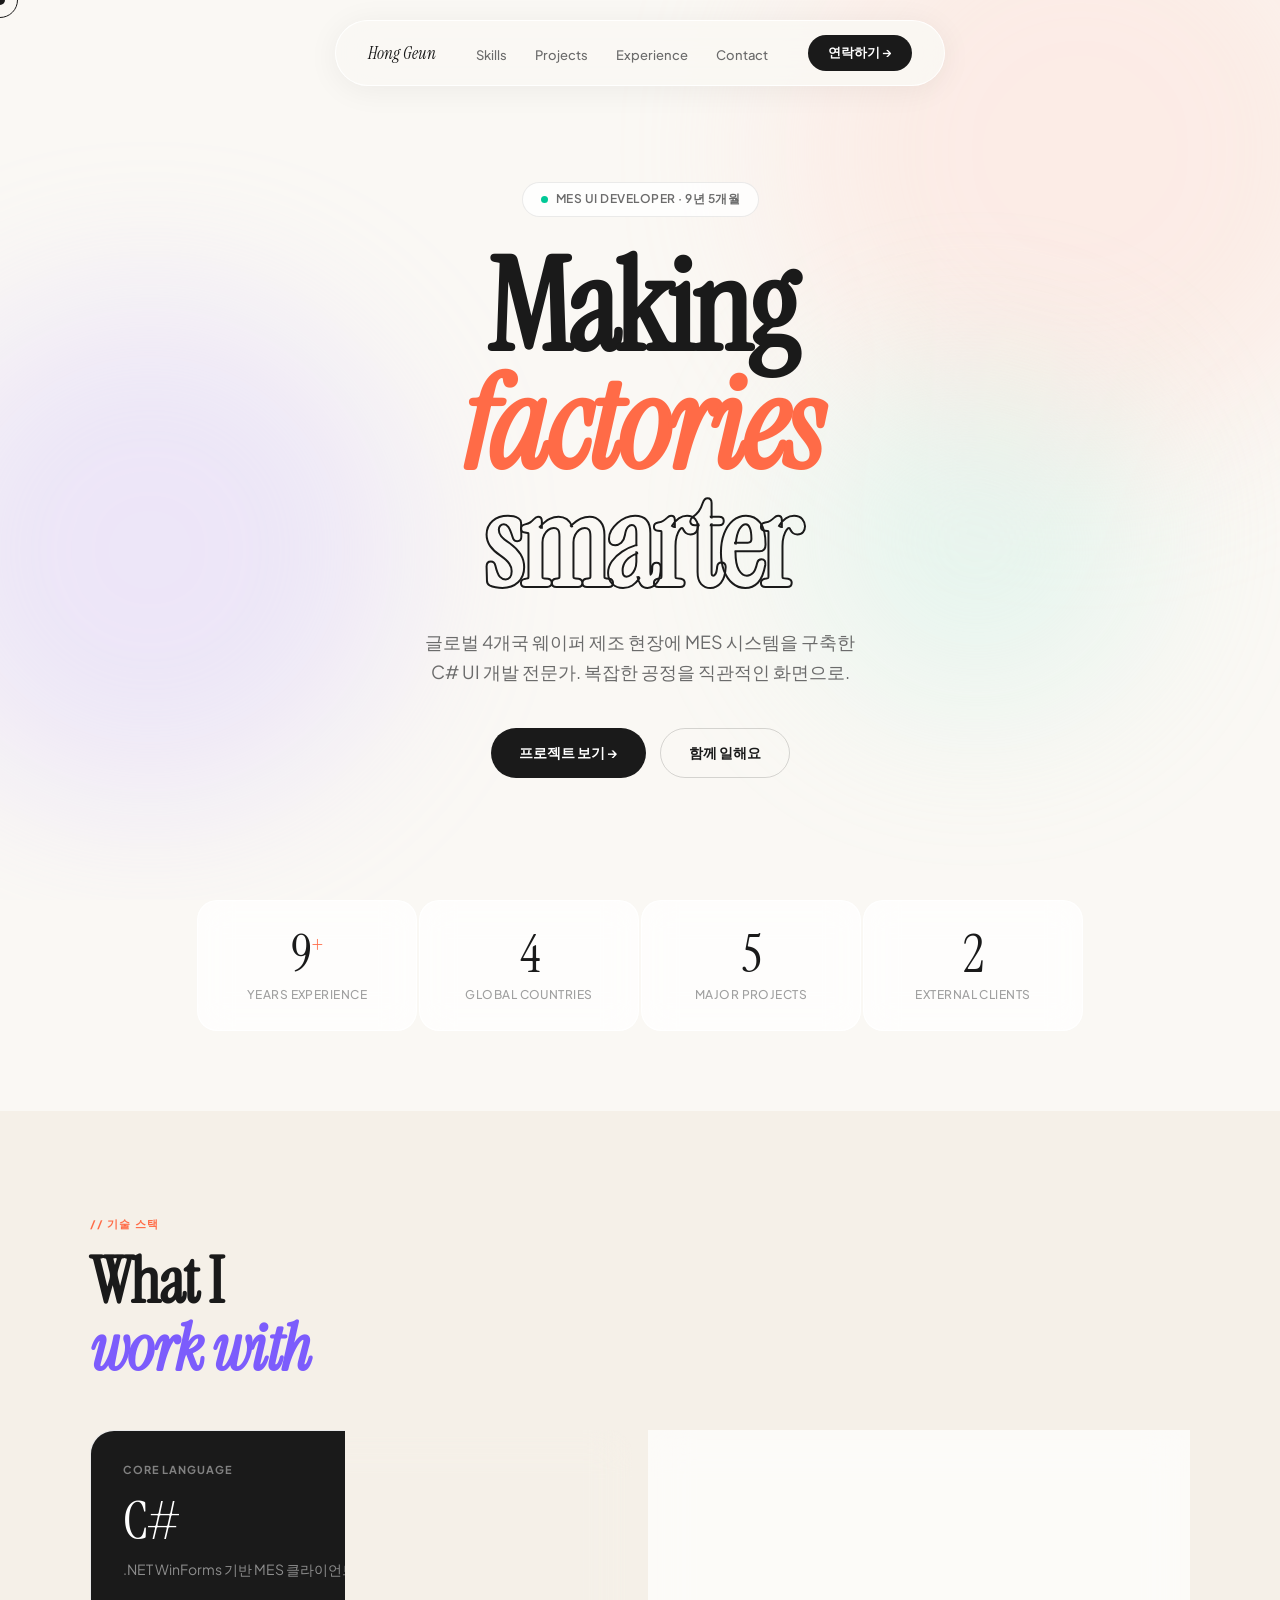
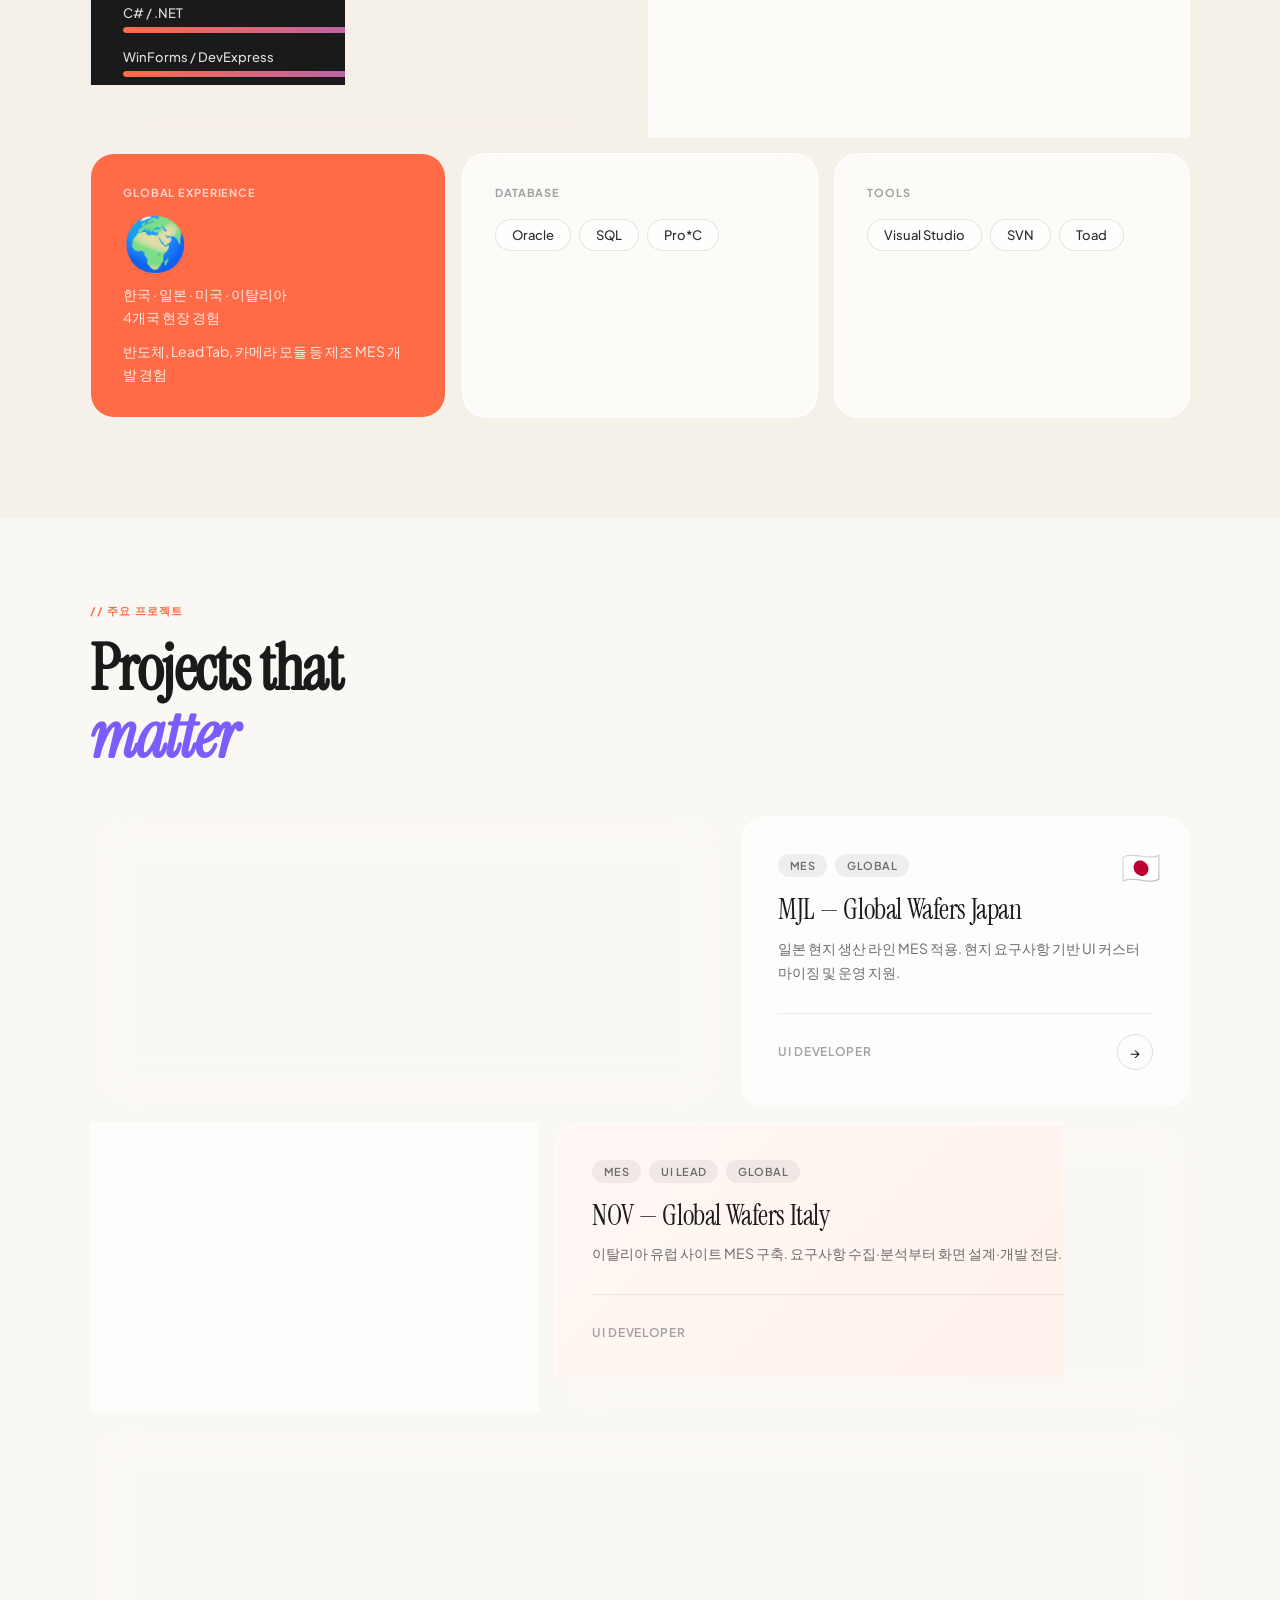
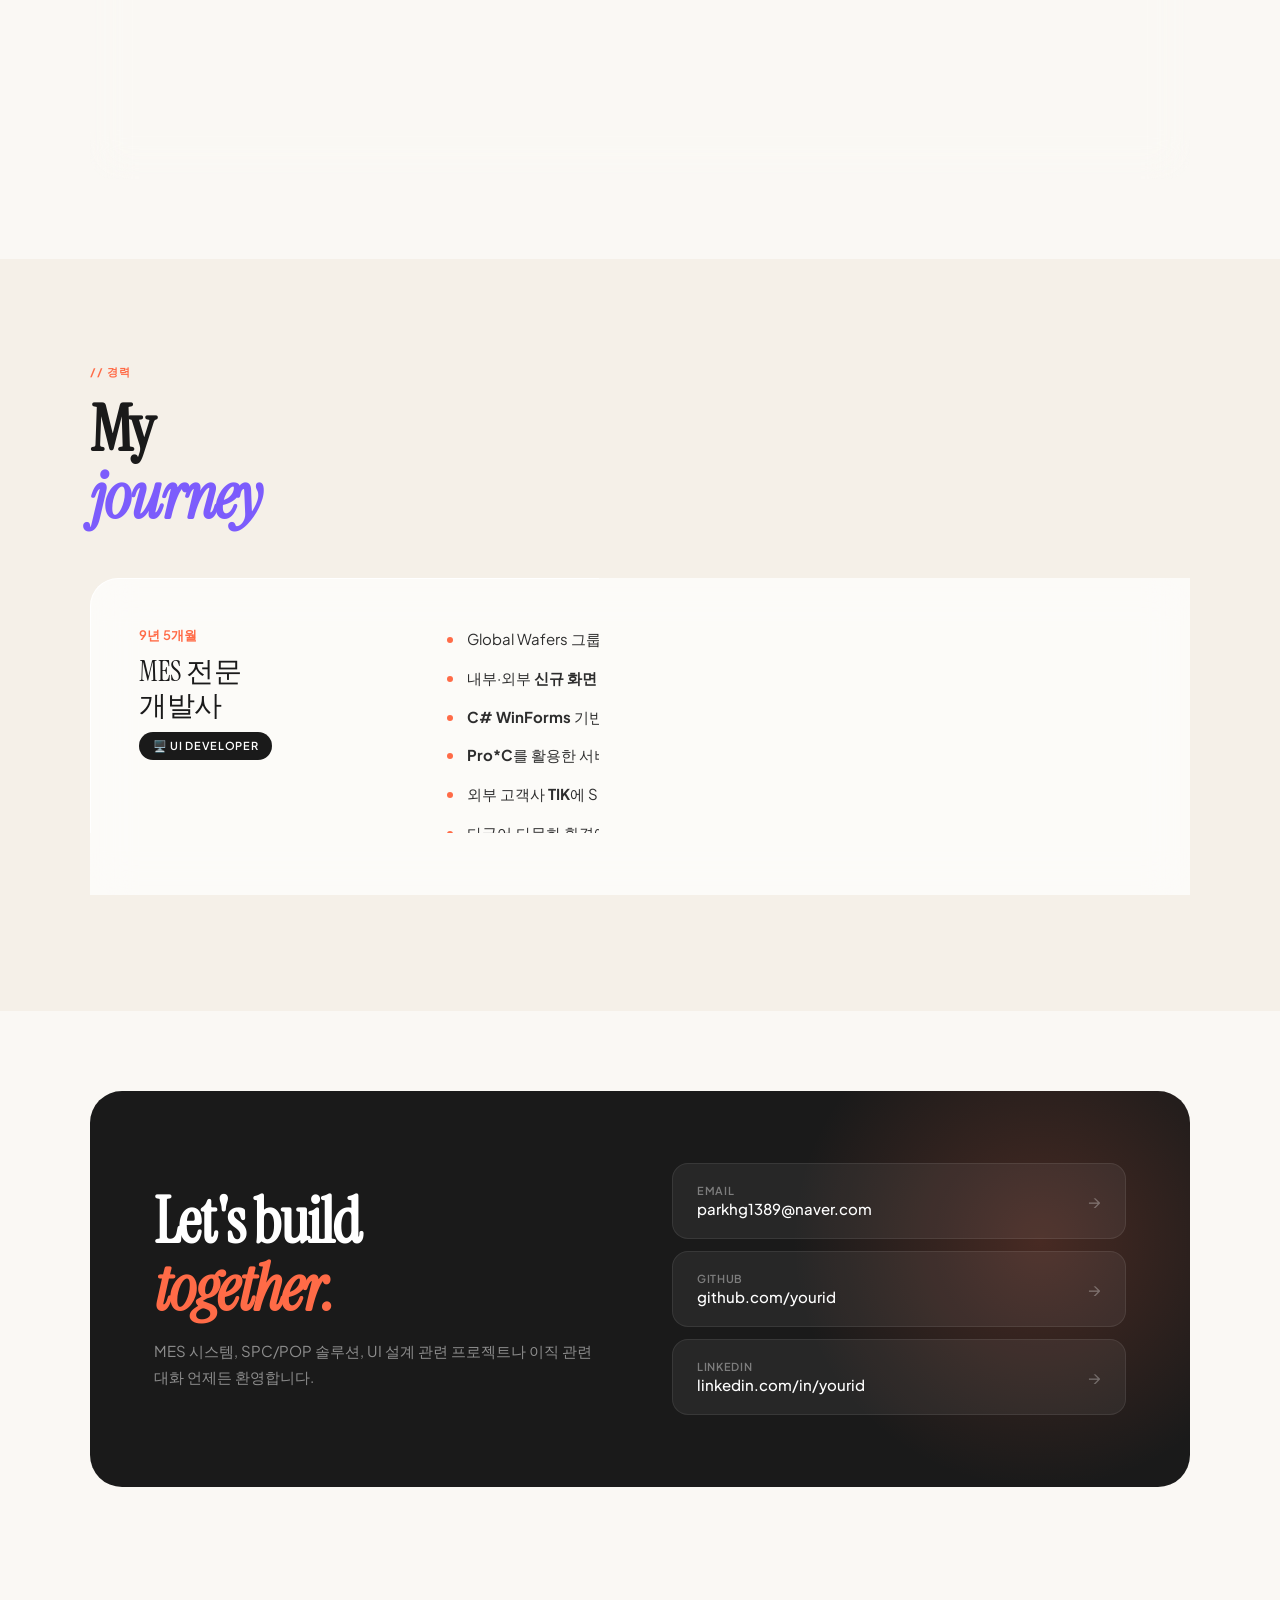
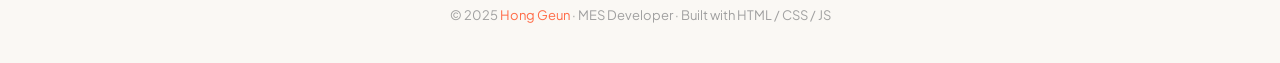
==== index.html @ f3691fce "Update index.html" ====
<!DOCTYPE html>
<html lang="ko">
<head>
<meta charset="UTF-8">
<meta name="viewport" content="width=device-width, initial-scale=1.0">
<title>Hong Geun · MES Developer</title>
<link href="https://fonts.googleapis.com/css2?family=Instrument+Serif:ital@0;1&family=Pretendard:wght@300;400;500;600;700&family=Plus+Jakarta+Sans:wght@400;600;700;800&display=swap" rel="stylesheet">
<link rel="stylesheet" href="style.css">
</head>
<body>

<!-- 커스텀 커서 -->
<div class="cursor" id="cursor"></div>
<div class="cursor-ring" id="cursorRing"></div>

<!-- 배경 블롭 -->
<div class="blob-wrap" aria-hidden="true">
  <div class="blob blob1"></div>
  <div class="blob blob2"></div>
  <div class="blob blob3"></div>
</div>

<!-- ── 네비게이션 ── -->
<nav>
  <div class="nav-logo">Hong Geun</div>
  <ul class="nav-links">
    <li><a href="#skills">Skills</a></li>
    <li><a href="#projects">Projects</a></li>
    <li><a href="#experience">Experience</a></li>
    <li><a href="#contact">Contact</a></li>
  </ul>
  <a href="#contact" class="nav-cta">연락하기 →</a>
</nav>

<!-- ── 히어로 ── -->
<section class="hero">
  <div class="hero-chip">
    <span class="chip-dot"></span>
    MES UI Developer · 9년 5개월
  </div>
  <h1 class="hero-title">
    Making<br>
    <em>factories</em><br>
    <span class="outline">smarter</span>
  </h1>
  <p class="hero-sub">
    글로벌 4개국 웨이퍼 제조 현장에 MES 시스템을 구축한<br>
    C# UI 개발 전문가. 복잡한 공정을 직관적인 화면으로.
  </p>
  <div class="hero-actions">
    <a href="#projects" class="btn-dark">프로젝트 보기 →</a>
    <a href="#contact" class="btn-ghost">함께 일해요</a>
  </div>
</section>

<!-- ── 통계 ── -->
<div class="stats-row">
  <div class="stat-pill reveal">
    <div class="stat-big">9<sup>+</sup></div>
    <div class="stat-small">Years Experience</div>
  </div>
  <div class="stat-pill reveal d1">
    <div class="stat-big">4</div>
    <div class="stat-small">Global Countries</div>
  </div>
  <div class="stat-pill reveal d2">
    <div class="stat-big">5</div>
    <div class="stat-small">Major Projects</div>
  </div>
  <div class="stat-pill reveal d3">
    <div class="stat-big">2</div>
    <div class="stat-small">External Clients</div>
  </div>
</div>

<!-- ── 스킬 ── -->
<div class="bg-cream" style="padding: 100px 0;">
<section id="skills" class="section" style="padding-top:0; padding-bottom:0;">
  <div class="reveal">
    <span class="section-tag">// 기술 스택</span>
    <h2 class="section-heading">What I<br><em>work with</em></h2>
  </div>
  <div class="skills-bento">

    <div class="bento-card dark col6 reveal d1">
      <div class="bento-label">Core Language</div>
      <div class="big-text">C#</div>
      <p style="color:rgba(255,255,255,0.5); font-size:14px; margin-top:10px; line-height:1.6;">
        .NET WinForms 기반 MES 클라이언트 UI 개발. 9년 이상 실무 경험.
      </p>
      <div style="margin-top:24px;" class="sbl">
        <div class="sbl-item">
          <div class="sbl-row"><span>C# / .NET</span><span class="sbl-pct">95%</span></div>
          <div class="sbl-track"><div class="sbl-fill" data-w="95"></div></div>
        </div>
        <div class="sbl-item">
          <div class="sbl-row"><span>WinForms / DevExpress</span><span class="sbl-pct">90%</span></div>
          <div class="sbl-track"><div class="sbl-fill" data-w="90"></div></div>
        </div>
      </div>
    </div>

    <div class="bento-card col6 reveal d2">
      <div class="bento-label">MES Domain</div>
      <div class="sbl">
        <div class="sbl-item">
          <div class="sbl-row"><span>MES UI 개발</span><span class="sbl-pct">95%</span></div>
          <div class="sbl-track"><div class="sbl-fill" data-w="95"></div></div>
        </div>
        <div class="sbl-item">
          <div class="sbl-row"><span>SPC</span><span class="sbl-pct">80%</span></div>
          <div class="sbl-track"><div class="sbl-fill" data-w="80"></div></div>
        </div>
        <div class="sbl-item">
          <div class="sbl-row"><span>POP UI</span><span class="sbl-pct">80%</span></div>
          <div class="sbl-track"><div class="sbl-fill" data-w="80"></div></div>
        </div>
        <div class="sbl-item">
          <div class="sbl-row"><span>Pro*C (서버 컴포넌트)</span><span class="sbl-pct">75%</span></div>
          <div class="sbl-track"><div class="sbl-fill" data-w="75"></div></div>
        </div>
        <div class="sbl-item">
          <div class="sbl-row"><span>Oracle / SQL</span><span class="sbl-pct">82%</span></div>
          <div class="sbl-track"><div class="sbl-fill" data-w="82"></div></div>
        </div>
      </div>
    </div>

    <div class="bento-card coral col4 reveal">
      <div class="bento-label">Global Experience</div>
      <div class="big-text">🌍</div>
      <p style="color:rgba(255,255,255,0.85); font-size:14px; margin-top:12px; line-height:1.6;">
        한국 · 일본 · 미국 · 이탈리아<br>4개국 현장 경험
      </p>
      <p style="color:rgba(255,255,255,0.85); font-size:14px; margin-top:12px; line-height:1.6;">
        반도체, Lead Tab, 카메라 모듈 등 제조 MES 개발 경험
      </p>
    </div>

    <div class="bento-card col4 reveal d1">
      <div class="bento-label">Database</div>
      <div class="s-chips">
        <span class="s-chip">Oracle</span>
        <span class="s-chip">SQL</span>
        <span class="s-chip">Pro*C</span>
      </div>
    </div>

    <div class="bento-card col4 reveal d2">
      <div class="bento-label">Tools</div>
      <div class="s-chips">
        <span class="s-chip">Visual Studio</span>
        <span class="s-chip">SVN</span>
        <span class="s-chip">Toad</span>
      </div>
    </div>

  </div>
</section>
</div>

<!-- ── 프로젝트 ── -->
<section id="projects" class="section">
  <div class="reveal">
    <span class="section-tag">// 주요 프로젝트</span>
    <h2 class="section-heading">Projects that<br><em>matter</em></h2>
  </div>
  <div class="projects-grid">

    <div class="proj-card span7 dark reveal">
      <span class="proj-flag">🇰🇷</span>
      <div class="proj-tags-row">
        <span class="proj-tag">MES</span>        
        <span class="proj-tag">Pro*C</span>
      </div>
      <div class="proj-title">MKC — Global Wafers Korea</div>
      <p class="proj-desc">국내 웨이퍼 생산 라인 MES 구축. 내부·외부 신규 화면 개발 및 개선사항 처리 전담. Pro*C로 서버 컴포넌트 직접 개발.</p>
      <div class="proj-bottom">
        <span class="proj-role">UI Developer</span>
        <div class="proj-arrow">→</div>
      </div>
    </div>

    <div class="proj-card span5 reveal d1">
      <span class="proj-flag">🇯🇵</span>
      <div class="proj-tags-row">
        <span class="proj-tag">MES</span>
        <span class="proj-tag">Global</span>
      </div>
      <div class="proj-title">MJL — Global Wafers Japan</div>
      <p class="proj-desc">일본 현지 생산 라인 MES 적용. 현지 요구사항 기반 UI 커스터마이징 및 운영 지원.</p>
      <div class="proj-bottom">
        <span class="proj-role">UI Developer</span>
        <div class="proj-arrow">→</div>
      </div>
    </div>

    <div class="proj-card span5 reveal">
      <span class="proj-flag">🇺🇸</span>
      <div class="proj-tags-row">
        <span class="proj-tag">MES</span>
        <span class="proj-tag">UI Lead</span>
        <span class="proj-tag">Global</span>
      </div>
      <div class="proj-title">GWA — Global Wafers America</div>
      <p class="proj-desc">미국 사이트 MES 적용. 요구사항 수집·분석부터 화면 설계·개발 전담.</p>
      <div class="proj-bottom">
        <span class="proj-role">UI Developer</span>
        <div class="proj-arrow">→</div>
      </div>
    </div>

    <div class="proj-card span7 reveal d1" style="background: linear-gradient(135deg,#fff8f5,#fff0ea);">
      <span class="proj-flag">🇮🇹</span>
      <div class="proj-tags-row">
        <span class="proj-tag">MES</span>
        <span class="proj-tag">UI Lead</span>
        <span class="proj-tag">Global</span>
      </div>
      <div class="proj-title">NOV — Global Wafers Italy</div>
      <p class="proj-desc">이탈리아 유럽 사이트 MES 구축. 요구사항 수집·분석부터 화면 설계·개발 전담.</p>
      <div class="proj-bottom">
        <span class="proj-role">UI Developer</span>
        <div class="proj-arrow">→</div>
      </div>
    </div>

    <div class="proj-card span12 reveal" style="background: linear-gradient(135deg,#f0ebff,#e8f5ff);">
      <div style="display:grid; grid-template-columns:1fr 1fr; gap:40px; align-items:center;">
        <div>
          <div class="proj-tags-row">
            <span class="proj-tag">SPC</span>
            <span class="proj-tag">POP</span>
          </div>
          <div class="proj-title" style="font-size:36px;">TIK · 쏘닉스<br>SPC / POP UI</div>
          <p class="proj-desc">외부 고객사 TIK에 SPC·POP UI 개발 적용. 쏘닉스에 SPC 솔루션 적용. 독립 솔루션 개발 및 외부 고객 대응 경험.</p>
        </div>
        <div style="display:flex; flex-direction:column; gap:12px;">
          <div style="background:rgba(255,255,255,0.8); border-radius:16px; padding:24px;">
            <div style="font-size:11px; font-weight:700; color:#a0a0a0; letter-spacing:.06em; text-transform:uppercase; margin-bottom:6px;">TIK 납품</div>
            <div style="font-size:15px; font-weight:600; color:#1a1a1a;">SPC + POP UI 개발</div>
          </div>
          <div style="background:rgba(255,255,255,0.8); border-radius:16px; padding:24px;">
            <div style="font-size:11px; font-weight:700; color:#a0a0a0; letter-spacing:.06em; text-transform:uppercase; margin-bottom:6px;">쏘닉스 납품</div>
            <div style="font-size:15px; font-weight:600; color:#1a1a1a;">SPC UI 솔루션 적용</div>
          </div>
        </div>
      </div>
      <div class="proj-bottom">
        <span class="proj-role">Solution Developer</span>
        <div class="proj-arrow">→</div>
      </div>
    </div>

  </div>
</section>

<!-- ── 경력 ── -->
<div class="bg-cream" style="padding: 100px 0;">
<section id="experience" class="section" style="padding-top:0; padding-bottom:0;">
  <div class="reveal">
    <span class="section-tag">// 경력</span>
    <h2 class="section-heading">My<br><em>journey</em></h2>
  </div>
  <div class="exp-card reveal">
    <div>
      <div class="exp-period">9년 5개월</div>
      <div class="exp-co">MES 전문<br>개발사</div>
      <div class="exp-badge">🖥️ UI Developer</div>
    </div>
    <ul class="exp-points">
      <li>Global Wafers 그룹 산하 <strong>4개국(한국·일본·미국·이탈리아)</strong> MES 시스템 UI 개발 및 현장 적용</li>
      <li>내부·외부 <strong>신규 화면 개발 및 개선사항</strong> 처리 전담 (UI 리드 역할)</li>
      <li><strong>C# WinForms</strong> 기반 MES 클라이언트 UI — 요구사항 수집부터 배포까지 전 과정 담당</li>
      <li><strong>Pro*C</strong>를 활용한 서버 컴포넌트 개발 (필요 시 백엔드 직접 구현)</li>
      <li>외부 고객사 <strong>TIK</strong>에 SPC·POP UI 개발·납품 / <strong>쏘닉스</strong>에 SPC UI 솔루션 적용</li>
      <li>다국어·다문화 환경에서의 <strong>글로벌 커뮤니케이션</strong> 및 현지 기술 지원 경험</li>
    </ul>
  </div>
</section>
</div>

<!-- ── 연락처 ── -->
<section id="contact" class="section">
  <div class="contact-wrap reveal">
    <div>
      <h2 class="contact-heading">Let's build<br><em>together.</em></h2>
      <p class="contact-sub">MES 시스템, SPC/POP 솔루션, UI 설계 관련 프로젝트나 이직 관련 대화 언제든 환영합니다.</p>
    </div>
    <div class="contact-links-col">
      <a href="mailto:your@email.com" class="contact-item">
        <div><div class="ci-label">Email</div><div class="ci-value">parkhg1389@naver.com</div></div>
        <span class="ci-arrow">→</span>
      </a>
      <a href="https://github.com/yourid" target="_blank" class="contact-item">
        <div><div class="ci-label">GitHub</div><div class="ci-value">github.com/yourid</div></div>
        <span class="ci-arrow">→</span>
      </a>
      <a href="https://linkedin.com/in/yourid" target="_blank" class="contact-item">
        <div><div class="ci-label">LinkedIn</div><div class="ci-value">linkedin.com/in/yourid</div></div>
        <span class="ci-arrow">→</span>
      </a>
    </div>
  </div>
</section>

<footer>© 2025 <span>Hong Geun</span> · MES Developer · Built with HTML / CSS / JS</footer>

<script src="script.js"></script>
</body>
</html>
---- style.css ----
/* ── RESET & 기본 설정 ── */
*, *::before, *::after { margin: 0; padding: 0; box-sizing: border-box; }

:root {
  --cream: #f5f0e8;
  --warm-white: #faf8f4;
  --charcoal: #1a1a1a;
  --charcoal2: #2d2d2d;
  --mid: #6b6b6b;
  --light: #a0a0a0;
  --coral: #ff6b47;
  --violet: #7c5cfc;
  --mint: #00c896;
  --card-bg: rgba(255, 255, 255, 0.7);
  --card-border: rgba(255, 255, 255, 0.9);
}

html { scroll-behavior: smooth; }

body {
  background: var(--warm-white);
  color: var(--charcoal);
  font-family: 'Plus Jakarta Sans', 'Pretendard', sans-serif;
  overflow-x: hidden;
  cursor: none;
}

/* ── 커스텀 커서 ── */
.cursor {
  position: fixed;
  width: 10px;
  height: 10px;
  background: var(--charcoal);
  border-radius: 50%;
  pointer-events: none;
  z-index: 9999;
  transform: translate(-50%, -50%);
}
.cursor-ring {
  position: fixed;
  width: 36px;
  height: 36px;
  border: 1.5px solid var(--charcoal);
  border-radius: 50%;
  pointer-events: none;
  z-index: 9998;
  transform: translate(-50%, -50%);
  transition: width .3s, height .3s, border-color .2s;
}
.cursor-ring.hover { width: 56px; height: 56px; border-color: var(--coral); }
.cursor.hover { background: var(--coral); }

/* ── 배경 블롭 ── */
.blob-wrap {
  position: fixed;
  inset: 0;
  pointer-events: none;
  z-index: 0;
  overflow: hidden;
}
.blob {
  position: absolute;
  border-radius: 50%;
  filter: blur(80px);
  opacity: 0.35;
  animation: blobFloat 12s ease-in-out infinite alternate;
}
.blob1 { width: 600px; height: 600px; background: #ffd6cc; top: -150px; right: -100px; }
.blob2 { width: 500px; height: 500px; background: #d4c5ff; bottom: 100px; left: -100px; animation-delay: -4s; }
.blob3 { width: 350px; height: 350px; background: #c5f0e4; top: 40%; right: 10%; animation-delay: -8s; }

@keyframes blobFloat {
  0%   { transform: translate(0, 0) scale(1); }
  100% { transform: translate(30px, 40px) scale(1.08); }
}

/* ── 네비게이션 ── */
nav {
  position: fixed;
  top: 20px;
  left: 50%;
  transform: translateX(-50%);
  z-index: 100;
  display: flex;
  align-items: center;
  gap: 40px;
  padding: 14px 32px;
  background: rgba(250, 248, 244, 0.85);
  backdrop-filter: blur(20px);
  border: 1px solid var(--card-border);
  border-radius: 100px;
  box-shadow: 0 4px 32px rgba(0, 0, 0, 0.06);
}
.nav-logo {
  font-family: 'Instrument Serif', serif;
  font-size: 17px;
  font-style: italic;
  color: var(--charcoal);
}
.nav-links { display: flex; gap: 28px; list-style: none; }
.nav-links a {
  font-size: 13px;
  font-weight: 500;
  color: var(--mid);
  text-decoration: none;
  transition: color .2s;
}
.nav-links a:hover { color: var(--charcoal); }
.nav-cta {
  font-size: 13px;
  font-weight: 600;
  color: #fff;
  background: var(--charcoal);
  padding: 9px 20px;
  border-radius: 100px;
  text-decoration: none;
  transition: all .25s;
}
.nav-cta:hover { background: var(--coral); transform: scale(1.04); }

/* ── 히어로 ── */
.hero {
  position: relative;
  z-index: 1;
  min-height: 100vh;
  display: flex;
  flex-direction: column;
  justify-content: center;
  align-items: center;
  text-align: center;
  padding: 140px 24px 80px;
}
.hero-chip {
  display: inline-flex;
  align-items: center;
  gap: 8px;
  background: rgba(255, 255, 255, 0.8);
  border: 1px solid rgba(0, 0, 0, 0.08);
  border-radius: 100px;
  padding: 8px 18px;
  font-size: 12px;
  font-weight: 600;
  color: var(--mid);
  letter-spacing: 0.04em;
  text-transform: uppercase;
  margin-bottom: 32px;
  animation: chipPop 0.7s cubic-bezier(0.34, 1.56, 0.64, 1) both;
}
.chip-dot {
  width: 7px;
  height: 7px;
  background: var(--mint);
  border-radius: 50%;
  animation: pulse 2.5s ease-in-out infinite;
}
@keyframes pulse {
  0%, 100% { opacity: 1; transform: scale(1); }
  50%       { opacity: .5; transform: scale(1.3); }
}
@keyframes chipPop {
  from { opacity: 0; transform: scale(.8) translateY(10px); }
  to   { opacity: 1; transform: none; }
}
.hero-title {
  font-family: 'Instrument Serif', serif;
  font-size: clamp(64px, 10vw, 140px);
  line-height: 0.92;
  letter-spacing: -0.03em;
  color: var(--charcoal);
  margin-bottom: 24px;
  animation: titleUp 0.9s cubic-bezier(0.16, 1, 0.3, 1) 0.1s both;
}
.hero-title em { font-style: italic; color: var(--coral); }
.hero-title .outline { -webkit-text-stroke: 2px var(--charcoal); color: transparent; }

@keyframes titleUp {
  from { opacity: 0; transform: translateY(40px); }
  to   { opacity: 1; transform: none; }
}
.hero-sub {
  font-size: clamp(15px, 2vw, 18px);
  color: var(--mid);
  font-weight: 400;
  max-width: 520px;
  line-height: 1.7;
  margin-bottom: 40px;
  animation: titleUp 0.9s cubic-bezier(0.16, 1, 0.3, 1) 0.25s both;
}
.hero-actions {
  display: flex;
  align-items: center;
  gap: 14px;
  animation: titleUp 0.9s cubic-bezier(0.16, 1, 0.3, 1) 0.4s both;
}
.btn-dark {
  display: inline-flex;
  align-items: center;
  gap: 8px;
  background: var(--charcoal);
  color: #fff;
  padding: 15px 28px;
  border-radius: 100px;
  font-size: 14px;
  font-weight: 600;
  text-decoration: none;
  transition: all .25s;
}
.btn-dark:hover {
  background: var(--coral);
  transform: translateY(-2px);
  box-shadow: 0 12px 32px rgba(255, 107, 71, 0.3);
}
.btn-ghost {
  display: inline-flex;
  align-items: center;
  gap: 8px;
  border: 1.5px solid rgba(0, 0, 0, 0.15);
  color: var(--charcoal);
  padding: 14px 28px;
  border-radius: 100px;
  font-size: 14px;
  font-weight: 600;
  text-decoration: none;
  transition: all .25s;
}
.btn-ghost:hover { border-color: var(--charcoal); transform: translateY(-2px); }

/* ── 통계 ── */
.stats-row {
  position: relative;
  z-index: 1;
  display: flex;
  justify-content: center;
  gap: 2px;
  padding: 0 24px 80px;
  flex-wrap: wrap;
}
.stat-pill {
  background: rgba(255, 255, 255, 0.75);
  backdrop-filter: blur(16px);
  border: 1px solid var(--card-border);
  border-radius: 20px;
  padding: 28px 36px;
  text-align: center;
  flex: 1;
  min-width: 160px;
  max-width: 220px;
  transition: transform .25s, box-shadow .25s;
}
.stat-pill:hover { transform: translateY(-6px); box-shadow: 0 20px 48px rgba(0, 0, 0, 0.08); }
.stat-big {
  font-family: 'Instrument Serif', serif;
  font-size: 52px;
  line-height: 1;
  color: var(--charcoal);
  letter-spacing: -0.02em;
}
.stat-big sup { font-size: 24px; color: var(--coral); }
.stat-small {
  font-size: 12px;
  color: var(--light);
  font-weight: 500;
  margin-top: 6px;
  letter-spacing: 0.04em;
  text-transform: uppercase;
}

/* ── 섹션 공통 ── */
.section {
  position: relative;
  z-index: 1;
  padding: 80px 40px;
  max-width: 1180px;
  margin: 0 auto;
}
.bg-cream { background: var(--cream); }
.section-tag {
  display: inline-block;
  font-size: 11px;
  font-weight: 700;
  letter-spacing: 0.1em;
  text-transform: uppercase;
  color: var(--coral);
  margin-bottom: 16px;
}
.section-heading {
  font-family: 'Instrument Serif', serif;
  font-size: clamp(40px, 5vw, 64px);
  line-height: 1.05;
  letter-spacing: -0.025em;
  color: var(--charcoal);
  margin-bottom: 48px;
}
.section-heading em { font-style: italic; color: var(--violet); }

/* ── 스킬 벤토 그리드 ── */
.skills-bento {
  display: grid;
  grid-template-columns: repeat(12, 1fr);
  gap: 16px;
}
.bento-card {
  background: var(--card-bg);
  backdrop-filter: blur(20px);
  border: 1px solid var(--card-border);
  border-radius: 24px;
  padding: 32px;
  transition: transform .3s cubic-bezier(0.34, 1.56, 0.64, 1), box-shadow .3s;
  overflow: hidden;
}
.bento-card:hover { transform: translateY(-4px) scale(1.01); box-shadow: 0 24px 56px rgba(0, 0, 0, 0.1); }
.bento-card.col6 { grid-column: span 6; }
.bento-card.col4 { grid-column: span 4; }
.bento-card.dark { background: var(--charcoal); }
.bento-card.coral { background: var(--coral); }

.bento-label {
  font-size: 11px;
  font-weight: 700;
  letter-spacing: 0.08em;
  text-transform: uppercase;
  color: var(--light);
  margin-bottom: 20px;
}
.bento-card.dark .bento-label { color: rgba(255, 255, 255, 0.45); }
.bento-card.coral .bento-label { color: rgba(255, 255, 255, 0.7); }

.big-text {
  font-family: 'Instrument Serif', serif;
  font-size: 52px;
  line-height: 1;
  letter-spacing: -0.02em;
  color: var(--charcoal);
}
.bento-card.dark .big-text { color: #fff; }
.bento-card.coral .big-text { color: #fff; }

.s-chips { display: flex; flex-wrap: wrap; gap: 8px; margin-top: 8px; }
.s-chip {
  display: inline-block;
  padding: 7px 16px;
  border-radius: 100px;
  font-size: 13px;
  font-weight: 500;
  border: 1.5px solid rgba(0, 0, 0, 0.1);
  color: var(--charcoal2);
  background: rgba(255, 255, 255, 0.6);
  transition: all .2s;
}
.s-chip:hover { border-color: var(--coral); color: var(--coral); transform: scale(1.04); }

/* 스킬 바 */
.sbl { display: flex; flex-direction: column; gap: 16px; }
.sbl-item { display: flex; flex-direction: column; gap: 6px; }
.sbl-row { display: flex; justify-content: space-between; font-size: 13px; font-weight: 500; }
.sbl-pct { color: var(--mid); font-size: 12px; }
.sbl-track { height: 6px; background: rgba(0, 0, 0, 0.08); border-radius: 100px; overflow: hidden; }
.sbl-fill {
  height: 100%;
  border-radius: 100px;
  background: linear-gradient(90deg, var(--coral), var(--violet));
  width: 0;
  transition: width 1.4s cubic-bezier(0.16, 1, 0.3, 1);
}
.bento-card.dark .sbl-track { background: rgba(255, 255, 255, 0.1); }
.bento-card.dark .sbl-row { color: rgba(255, 255, 255, 0.85); }
.bento-card.dark .sbl-pct { color: rgba(255, 255, 255, 0.4); }

/* ── 프로젝트 ── */
.projects-grid {
  display: grid;
  grid-template-columns: repeat(12, 1fr);
  gap: 16px;
}
.proj-card {
  background: var(--card-bg);
  backdrop-filter: blur(20px);
  border: 1px solid var(--card-border);
  border-radius: 24px;
  padding: 36px;
  position: relative;
  overflow: hidden;
  transition: transform .3s cubic-bezier(0.34, 1.56, 0.64, 1), box-shadow .3s;
}
.proj-card:hover { transform: translateY(-6px); box-shadow: 0 32px 64px rgba(0, 0, 0, 0.1); }
.proj-card.span7 { grid-column: span 7; }
.proj-card.span5 { grid-column: span 5; }
.proj-card.span12 { grid-column: span 12; }
.proj-card.dark { background: var(--charcoal); }

.proj-flag { position: absolute; top: 28px; right: 28px; font-size: 32px; }
.proj-tags-row { display: flex; gap: 8px; flex-wrap: wrap; margin-bottom: 16px; }
.proj-tag {
  font-size: 11px;
  font-weight: 600;
  letter-spacing: 0.04em;
  text-transform: uppercase;
  padding: 5px 12px;
  border-radius: 100px;
  background: rgba(0, 0, 0, 0.06);
  color: var(--mid);
}
.proj-card.dark .proj-tag { background: rgba(255, 255, 255, 0.1); color: rgba(255, 255, 255, 0.6); }
.proj-title {
  font-family: 'Instrument Serif', serif;
  font-size: 28px;
  letter-spacing: -0.015em;
  color: var(--charcoal);
  margin-bottom: 10px;
  line-height: 1.2;
}
.proj-card.dark .proj-title { color: #fff; }
.proj-desc { font-size: 14px; color: var(--mid); line-height: 1.7; }
.proj-card.dark .proj-desc { color: rgba(255, 255, 255, 0.55); }
.proj-bottom {
  display: flex;
  align-items: center;
  justify-content: space-between;
  margin-top: 28px;
  padding-top: 20px;
  border-top: 1px solid rgba(0, 0, 0, 0.07);
}
.proj-card.dark .proj-bottom { border-top-color: rgba(255, 255, 255, 0.1); }
.proj-role {
  font-size: 12px;
  font-weight: 600;
  color: var(--light);
  text-transform: uppercase;
  letter-spacing: 0.06em;
}
.proj-card.dark .proj-role { color: rgba(255, 255, 255, 0.4); }
.proj-arrow {
  width: 36px;
  height: 36px;
  border: 1.5px solid rgba(0, 0, 0, 0.12);
  border-radius: 50%;
  display: flex;
  align-items: center;
  justify-content: center;
  font-size: 14px;
  color: var(--charcoal);
  transition: all .2s;
}
.proj-card:hover .proj-arrow { background: var(--charcoal); color: #fff; border-color: var(--charcoal); }
.proj-card.dark .proj-arrow { border-color: rgba(255, 255, 255, 0.2); color: #fff; }
.proj-card.dark:hover .proj-arrow { background: var(--coral); border-color: var(--coral); }

/* ── 경력 ── */
.exp-card {
  background: var(--card-bg);
  backdrop-filter: blur(20px);
  border: 1px solid var(--card-border);
  border-radius: 28px;
  padding: 48px;
  margin-bottom: 16px;
  display: grid;
  grid-template-columns: 260px 1fr;
  gap: 48px;
  transition: transform .25s, box-shadow .25s;
}
.exp-card:hover { transform: translateY(-4px); box-shadow: 0 24px 56px rgba(0, 0, 0, 0.08); }
.exp-period { font-size: 13px; font-weight: 600; color: var(--coral); letter-spacing: 0.02em; }
.exp-co {
  font-family: 'Instrument Serif', serif;
  font-size: 28px;
  letter-spacing: -0.01em;
  color: var(--charcoal);
  line-height: 1.2;
  margin: 10px 0;
}
.exp-badge {
  display: inline-flex;
  align-items: center;
  gap: 6px;
  background: var(--charcoal);
  color: #fff;
  font-size: 11px;
  font-weight: 600;
  letter-spacing: 0.06em;
  text-transform: uppercase;
  padding: 7px 14px;
  border-radius: 100px;
  width: fit-content;
}
.exp-points { list-style: none; display: flex; flex-direction: column; gap: 14px; }
.exp-points li {
  font-size: 15px;
  color: var(--charcoal2);
  line-height: 1.65;
  padding-left: 20px;
  position: relative;
  font-weight: 400;
}
.exp-points li::before {
  content: '';
  position: absolute;
  left: 0;
  top: 10px;
  width: 6px;
  height: 6px;
  border-radius: 50%;
  background: var(--coral);
}

/* ── 연락처 ── */
.contact-wrap {
  background: var(--charcoal);
  border-radius: 32px;
  padding: 72px 64px;
  display: grid;
  grid-template-columns: 1fr 1fr;
  gap: 64px;
  align-items: center;
  position: relative;
  overflow: hidden;
}
.contact-wrap::before {
  content: '';
  position: absolute;
  width: 500px;
  height: 500px;
  background: radial-gradient(circle, rgba(255, 107, 71, 0.2) 0%, transparent 70%);
  top: -100px;
  right: -100px;
  border-radius: 50%;
}
.contact-heading {
  font-family: 'Instrument Serif', serif;
  font-size: clamp(40px, 5vw, 64px);
  color: #fff;
  line-height: 1.05;
  letter-spacing: -0.025em;
}
.contact-heading em { font-style: italic; color: var(--coral); }
.contact-sub { font-size: 15px; color: rgba(255, 255, 255, 0.5); margin-top: 16px; line-height: 1.7; }
.contact-links-col { display: flex; flex-direction: column; gap: 12px; position: relative; z-index: 1; }
.contact-item {
  display: flex;
  align-items: center;
  justify-content: space-between;
  background: rgba(255, 255, 255, 0.06);
  border: 1px solid rgba(255, 255, 255, 0.08);
  border-radius: 16px;
  padding: 20px 24px;
  text-decoration: none;
  transition: all .25s;
}
.contact-item:hover {
  background: rgba(255, 107, 71, 0.12);
  border-color: rgba(255, 107, 71, 0.3);
  transform: translateX(6px);
}
.ci-label { font-size: 11px; font-weight: 600; letter-spacing: 0.06em; text-transform: uppercase; color: rgba(255, 255, 255, 0.4); }
.ci-value { font-size: 15px; font-weight: 500; color: #fff; margin-top: 2px; }
.ci-arrow { font-size: 18px; color: rgba(255, 255, 255, 0.3); transition: all .25s; }
.contact-item:hover .ci-arrow { color: var(--coral); transform: translateX(4px); }

/* ── 푸터 ── */
footer {
  text-align: center;
  padding: 40px 24px;
  font-size: 13px;
  color: var(--light);
  position: relative;
  z-index: 1;
}
footer span { color: var(--coral); }

/* ── 스크롤 애니메이션 ── */
.reveal {
  opacity: 0;
  transform: translateY(32px);
  transition: opacity .8s cubic-bezier(0.16, 1, 0.3, 1), transform .8s cubic-bezier(0.16, 1, 0.3, 1);
}
.reveal.on { opacity: 1; transform: none; }
.d1 { transition-delay: 0.07s; }
.d2 { transition-delay: 0.14s; }
.d3 { transition-delay: 0.21s; }

/* ── 반응형 ── */
@media (max-width: 900px) {
  nav { gap: 16px; padding: 12px 20px; top: 12px; }
  .nav-links { display: none; }
  .bento-card.col6,
  .bento-card.col4 { grid-column: span 12; }
  .proj-card.span7,
  .proj-card.span5 { grid-column: span 12; }
  .exp-card { grid-template-columns: 1fr; gap: 24px; padding: 32px; }
  .contact-wrap { grid-template-columns: 1fr; padding: 40px 32px; gap: 36px; }
  .section { padding: 60px 20px; }
}
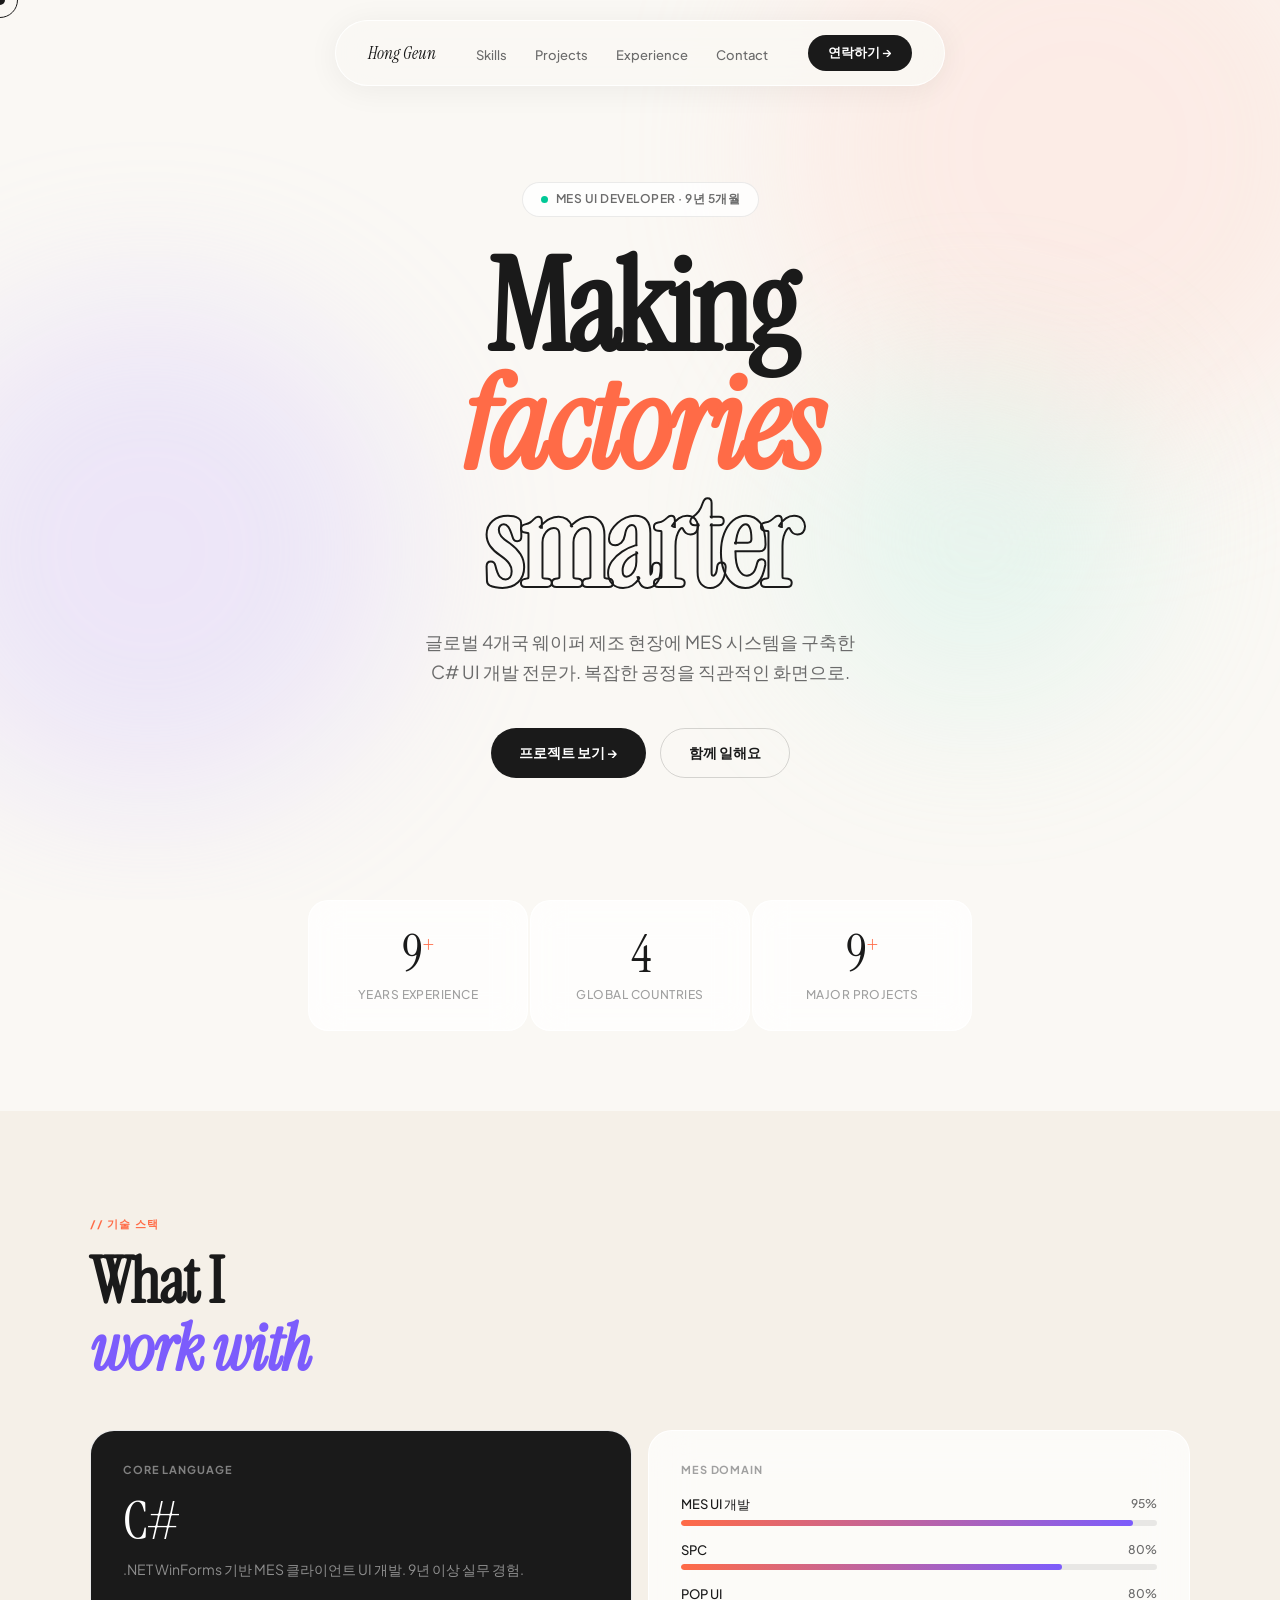
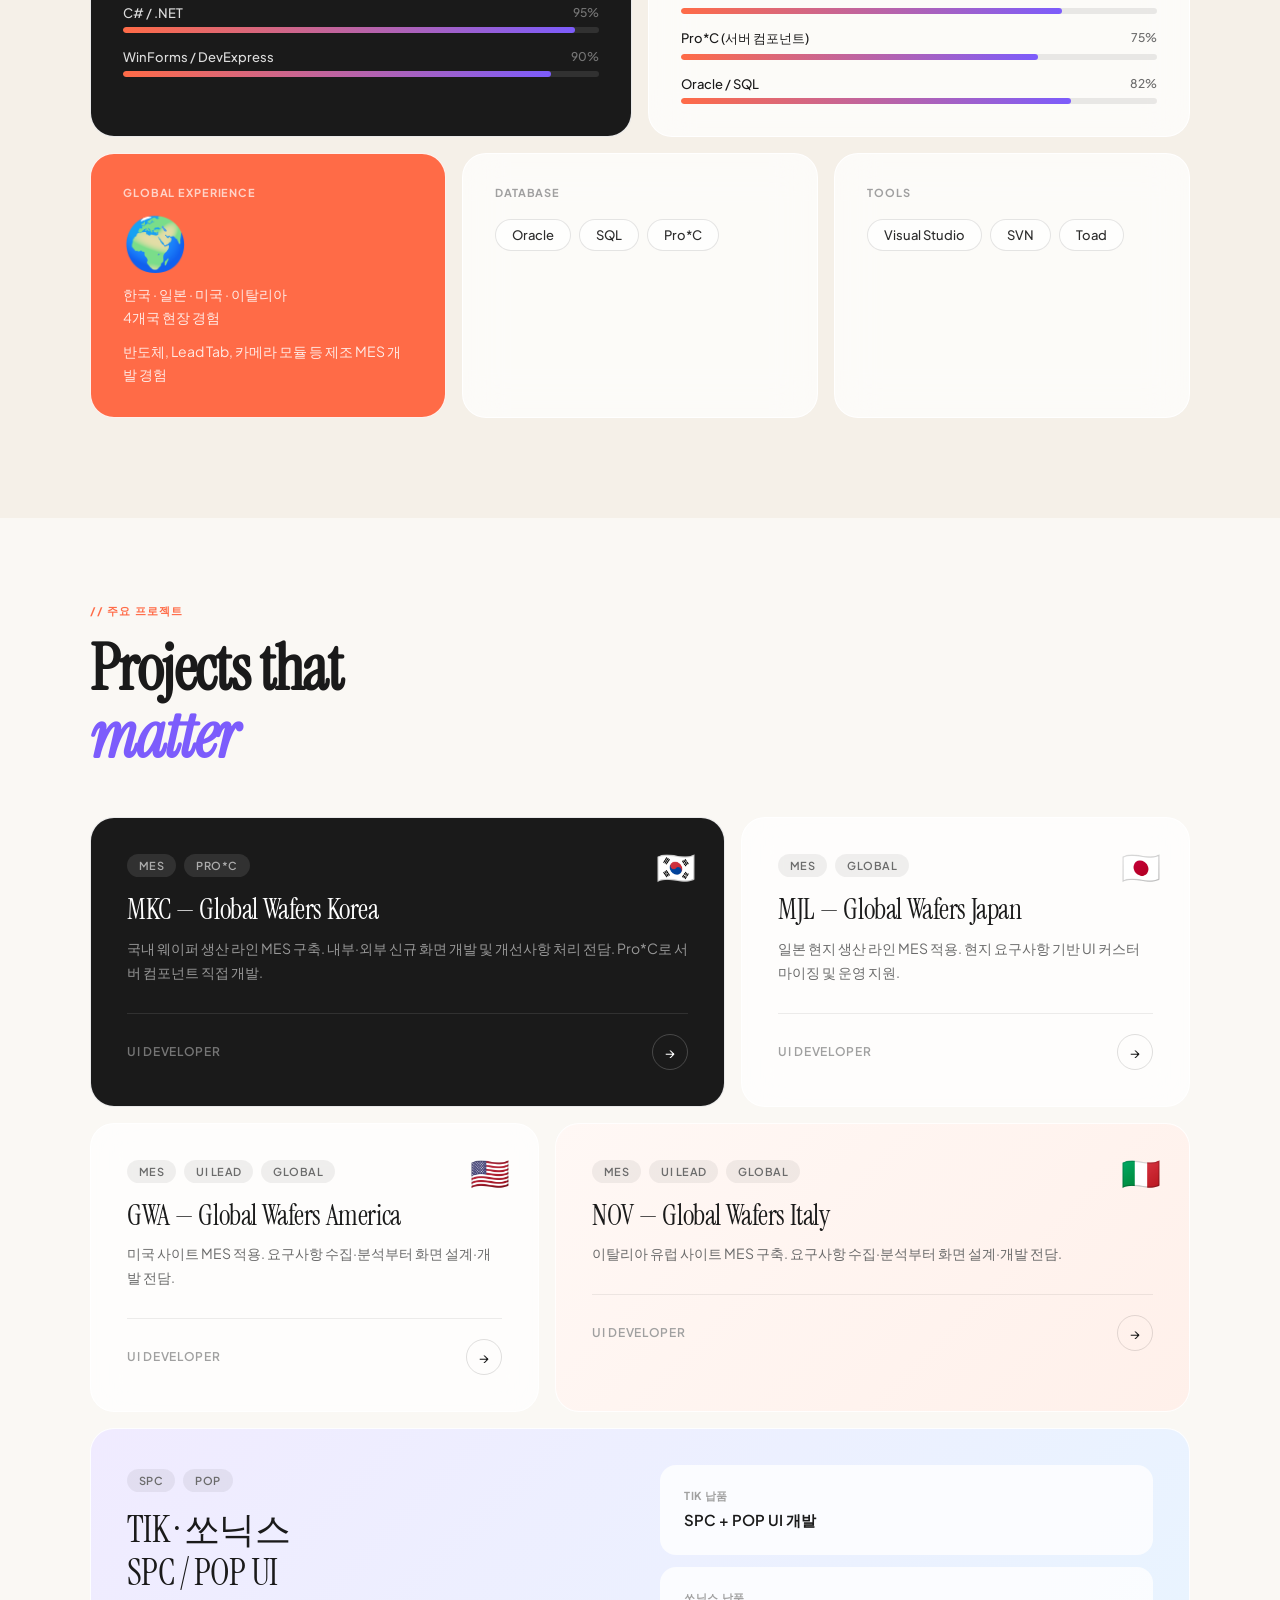
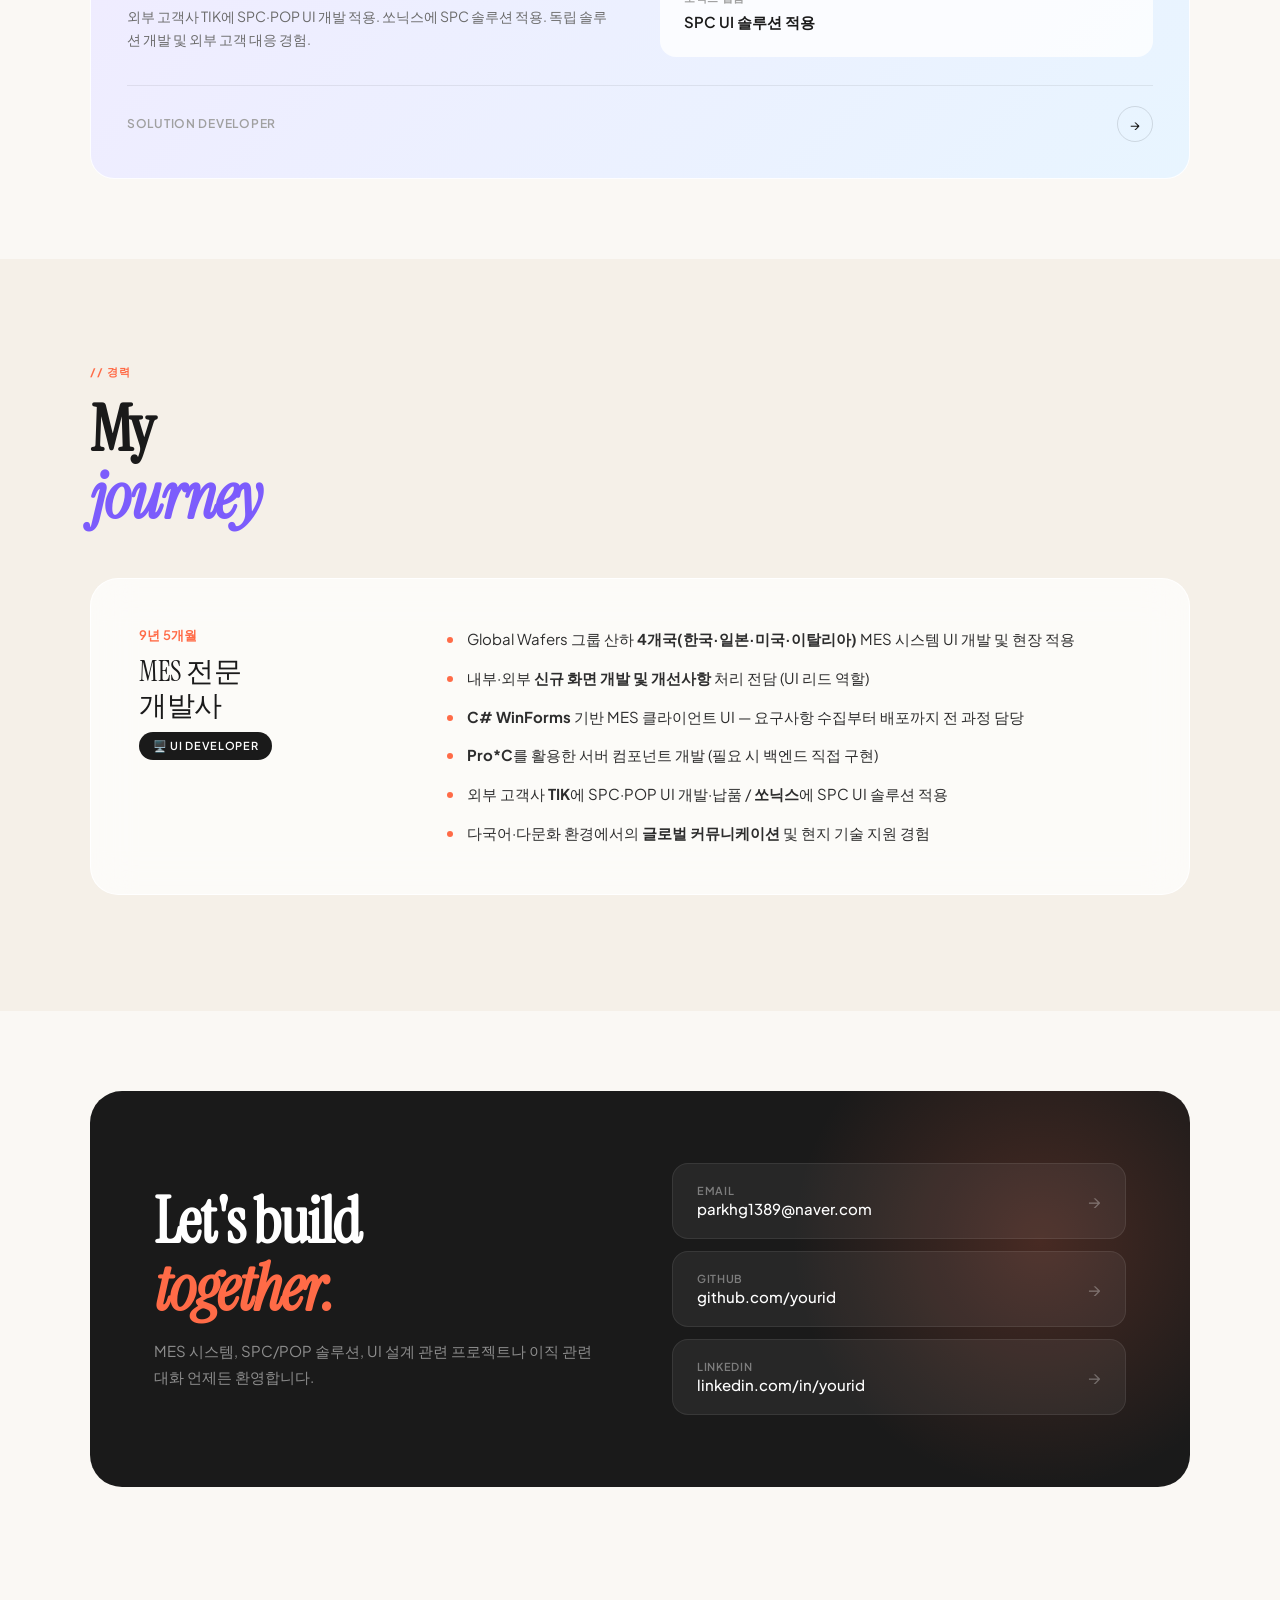
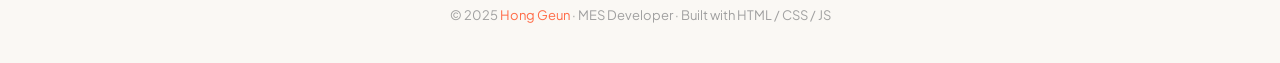
==== commit 58f74735: "Update index.html" ====
--- a/index.html
+++ b/index.html
@@ -64,12 +64,8 @@
     <div class="stat-small">Global Countries</div>
   </div>
   <div class="stat-pill reveal d2">
-    <div class="stat-big">5</div>
+    <div class="stat-big">9<sup>+</sup></div>
     <div class="stat-small">Major Projects</div>
-  </div>
-  <div class="stat-pill reveal d3">
-    <div class="stat-big">2</div>
-    <div class="stat-small">External Clients</div>
   </div>
 </div>
 
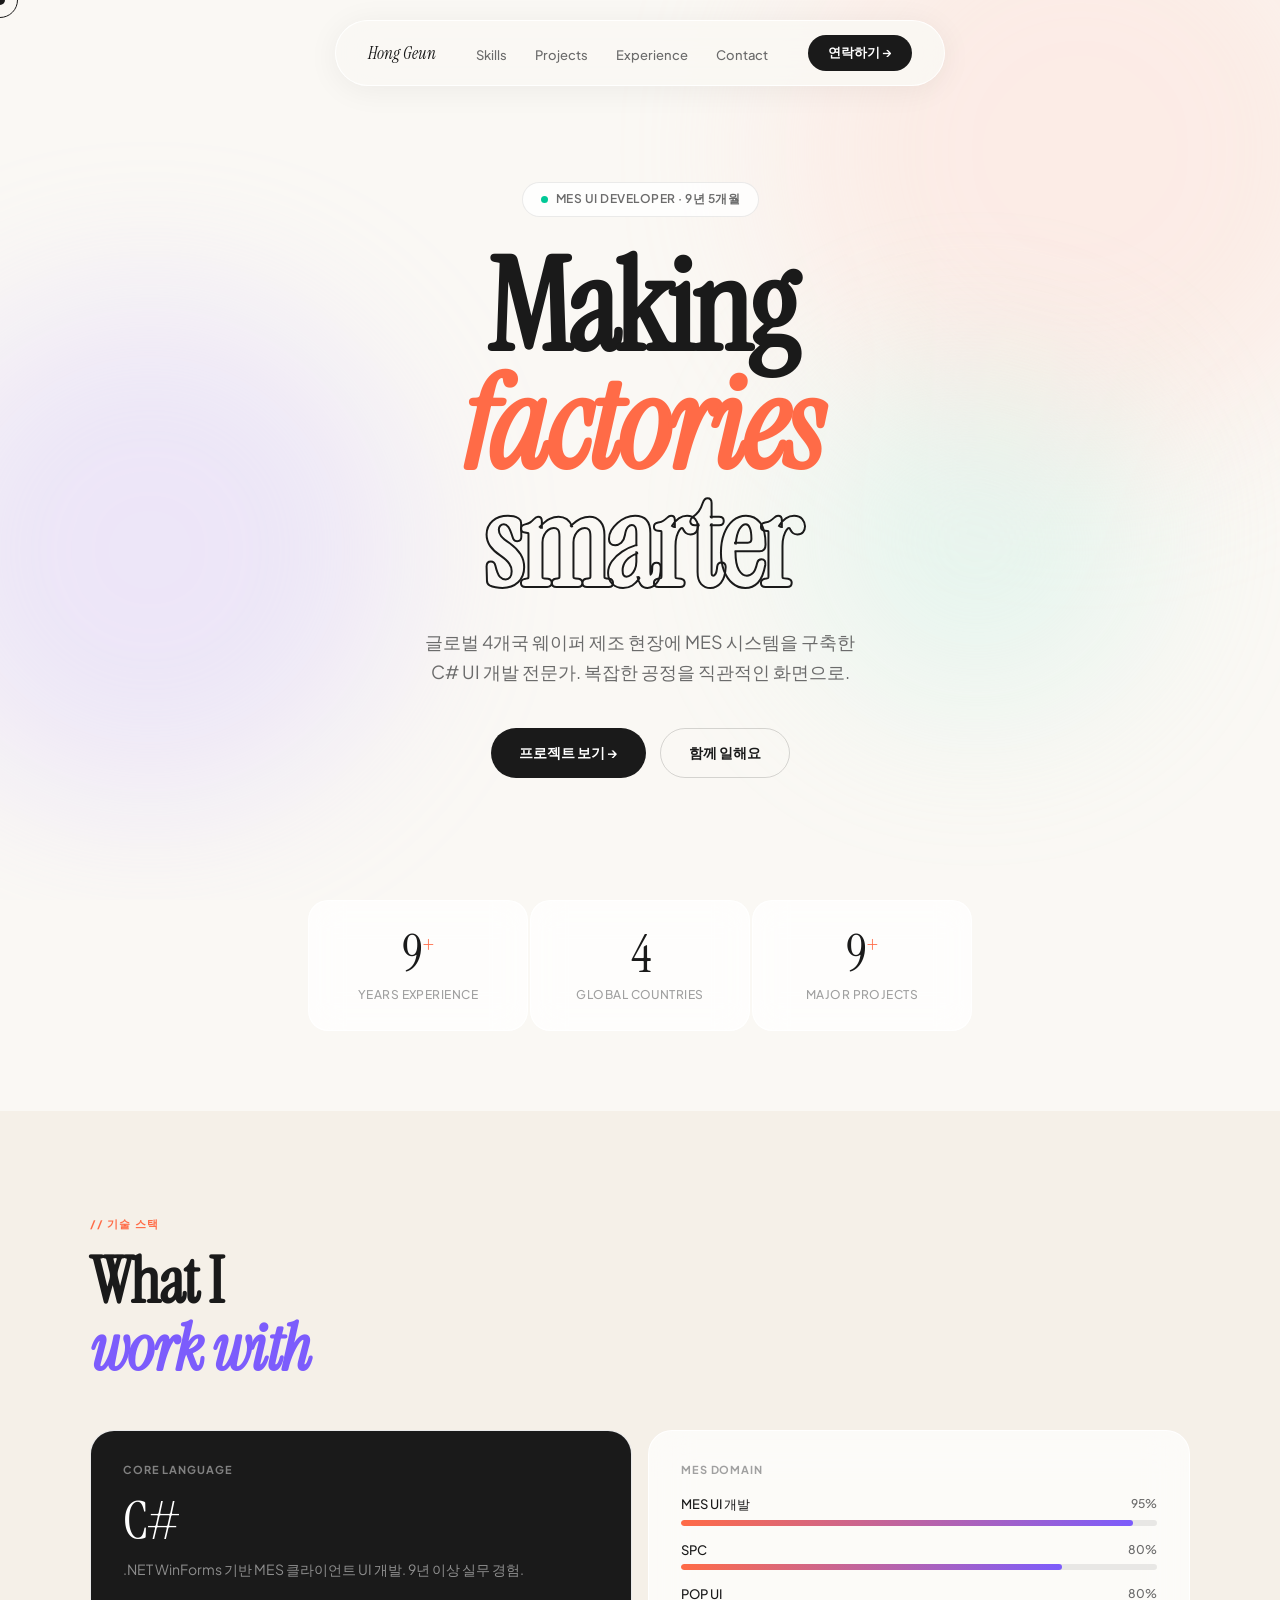
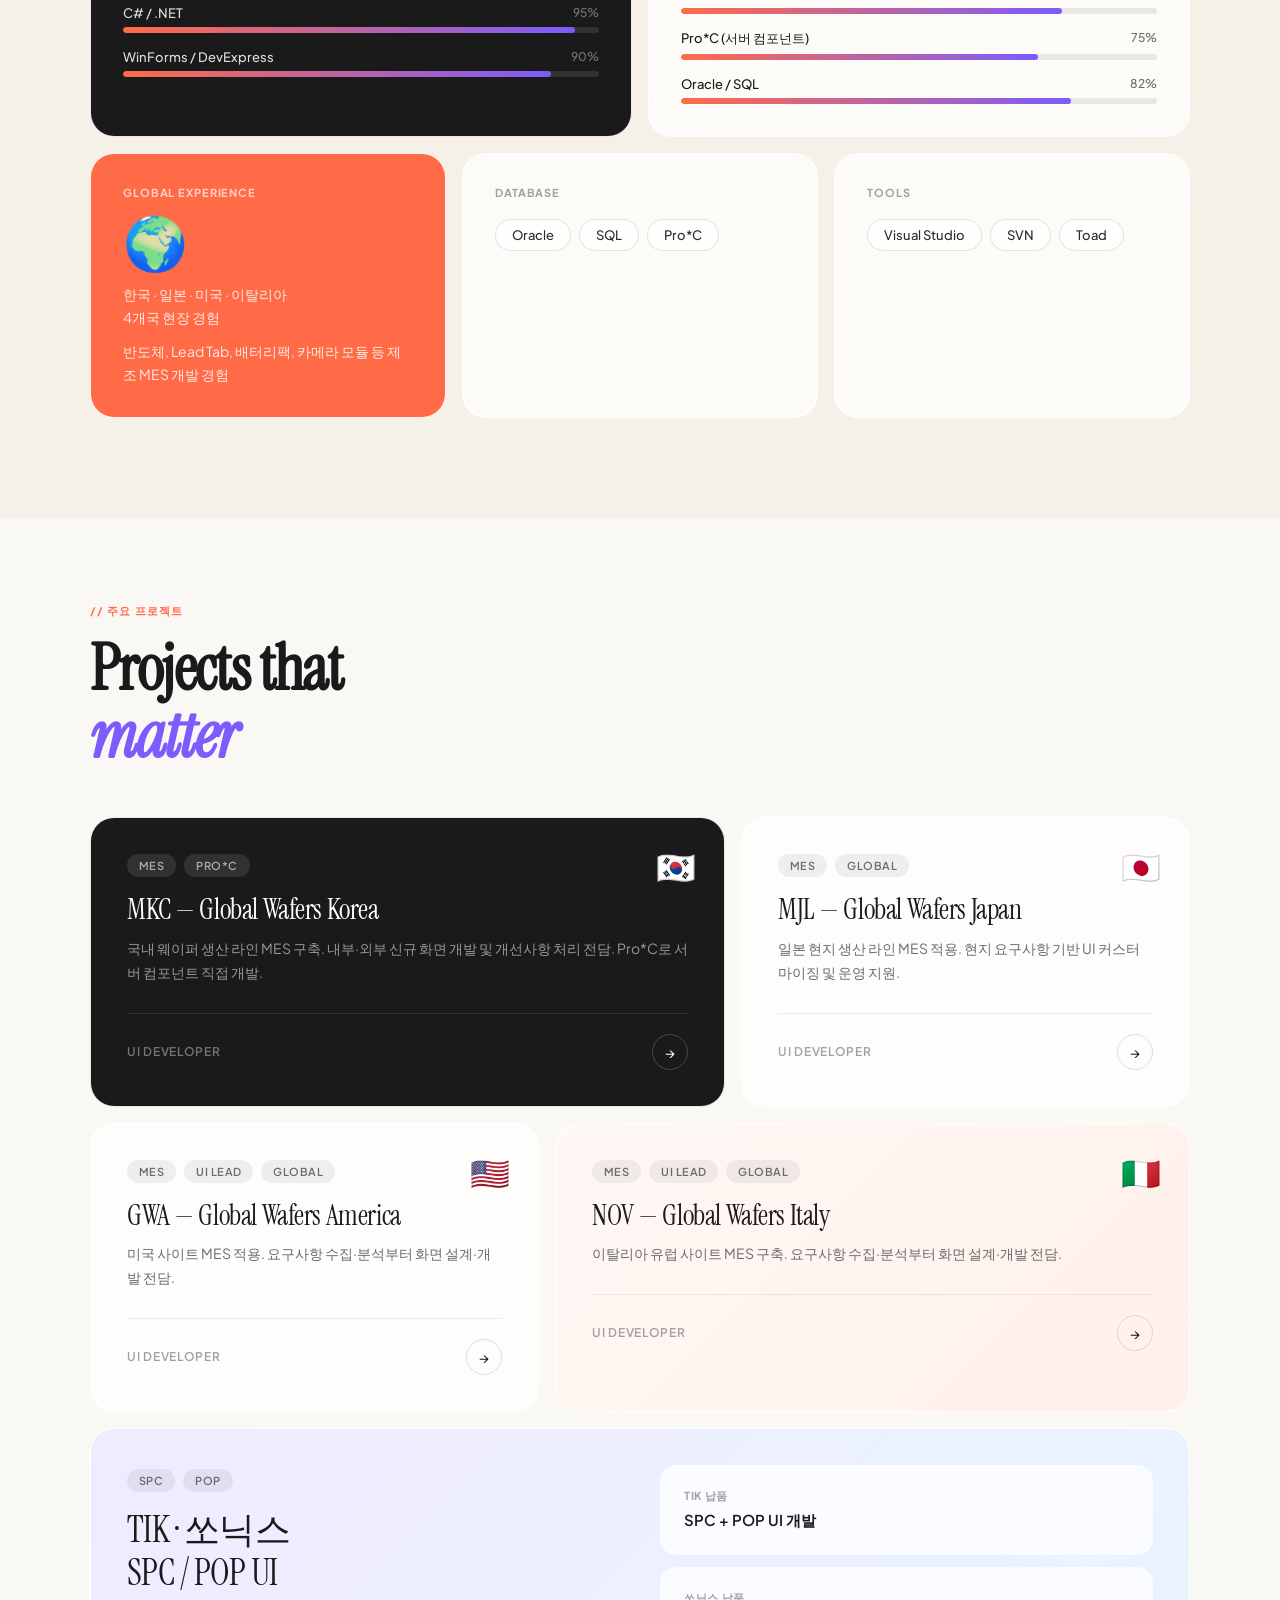
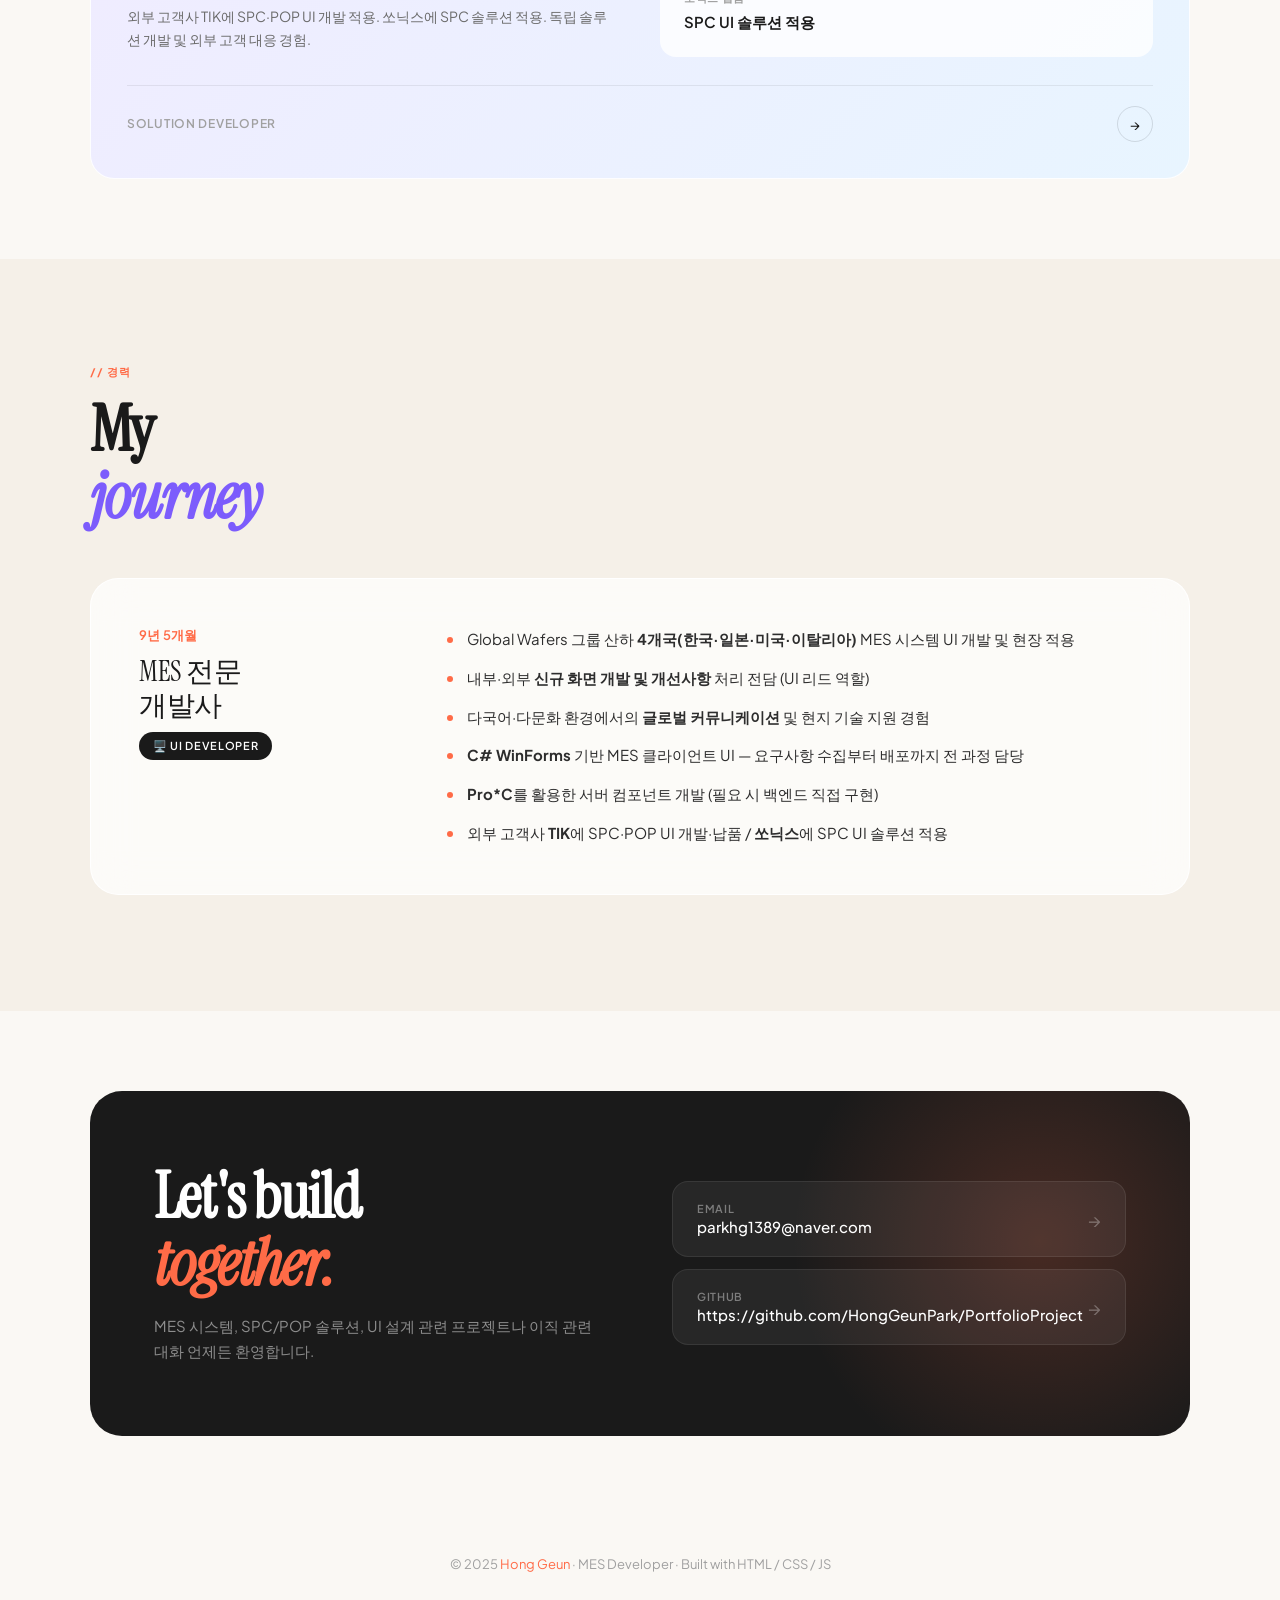
==== commit 2ef79bc4: "Update index.html" ====
--- a/index.html
+++ b/index.html
@@ -129,7 +129,7 @@
         한국 · 일본 · 미국 · 이탈리아<br>4개국 현장 경험
       </p>
       <p style="color:rgba(255,255,255,0.85); font-size:14px; margin-top:12px; line-height:1.6;">
-        반도체, Lead Tab, 카메라 모듈 등 제조 MES 개발 경험
+        반도체, Lead Tab, 배터리팩, 카메라 모듈 등 제조 MES 개발 경험
       </p>
     </div>
 
@@ -267,10 +267,10 @@
     <ul class="exp-points">
       <li>Global Wafers 그룹 산하 <strong>4개국(한국·일본·미국·이탈리아)</strong> MES 시스템 UI 개발 및 현장 적용</li>
       <li>내부·외부 <strong>신규 화면 개발 및 개선사항</strong> 처리 전담 (UI 리드 역할)</li>
+      <li>다국어·다문화 환경에서의 <strong>글로벌 커뮤니케이션</strong> 및 현지 기술 지원 경험</li>
       <li><strong>C# WinForms</strong> 기반 MES 클라이언트 UI — 요구사항 수집부터 배포까지 전 과정 담당</li>
       <li><strong>Pro*C</strong>를 활용한 서버 컴포넌트 개발 (필요 시 백엔드 직접 구현)</li>
       <li>외부 고객사 <strong>TIK</strong>에 SPC·POP UI 개발·납품 / <strong>쏘닉스</strong>에 SPC UI 솔루션 적용</li>
-      <li>다국어·다문화 환경에서의 <strong>글로벌 커뮤니케이션</strong> 및 현지 기술 지원 경험</li>
     </ul>
   </div>
 </section>
@@ -289,11 +289,7 @@
         <span class="ci-arrow">→</span>
       </a>
       <a href="https://github.com/yourid" target="_blank" class="contact-item">
-        <div><div class="ci-label">GitHub</div><div class="ci-value">github.com/yourid</div></div>
-        <span class="ci-arrow">→</span>
-      </a>
-      <a href="https://linkedin.com/in/yourid" target="_blank" class="contact-item">
-        <div><div class="ci-label">LinkedIn</div><div class="ci-value">linkedin.com/in/yourid</div></div>
+        <div><div class="ci-label">GitHub</div><div class="ci-value">https://github.com/HongGeunPark/PortfolioProject</div></div>
         <span class="ci-arrow">→</span>
       </a>
     </div>
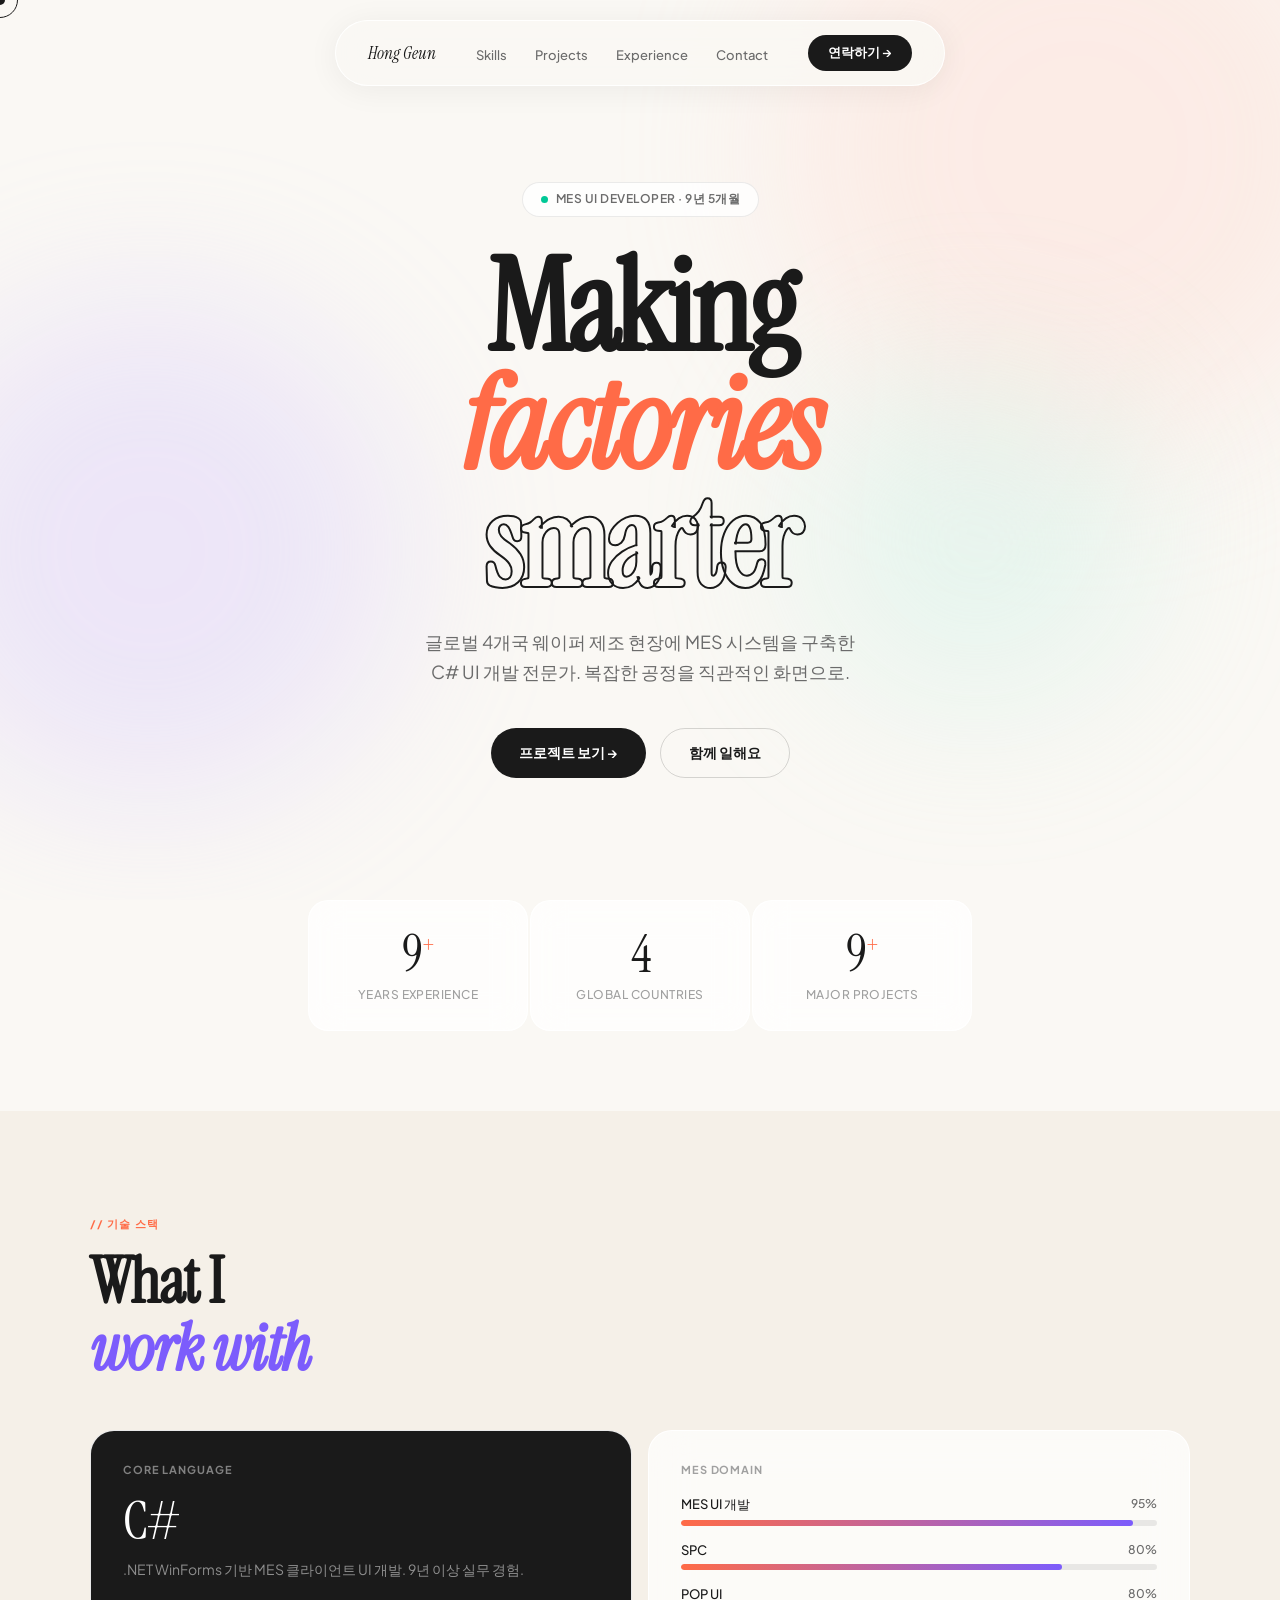
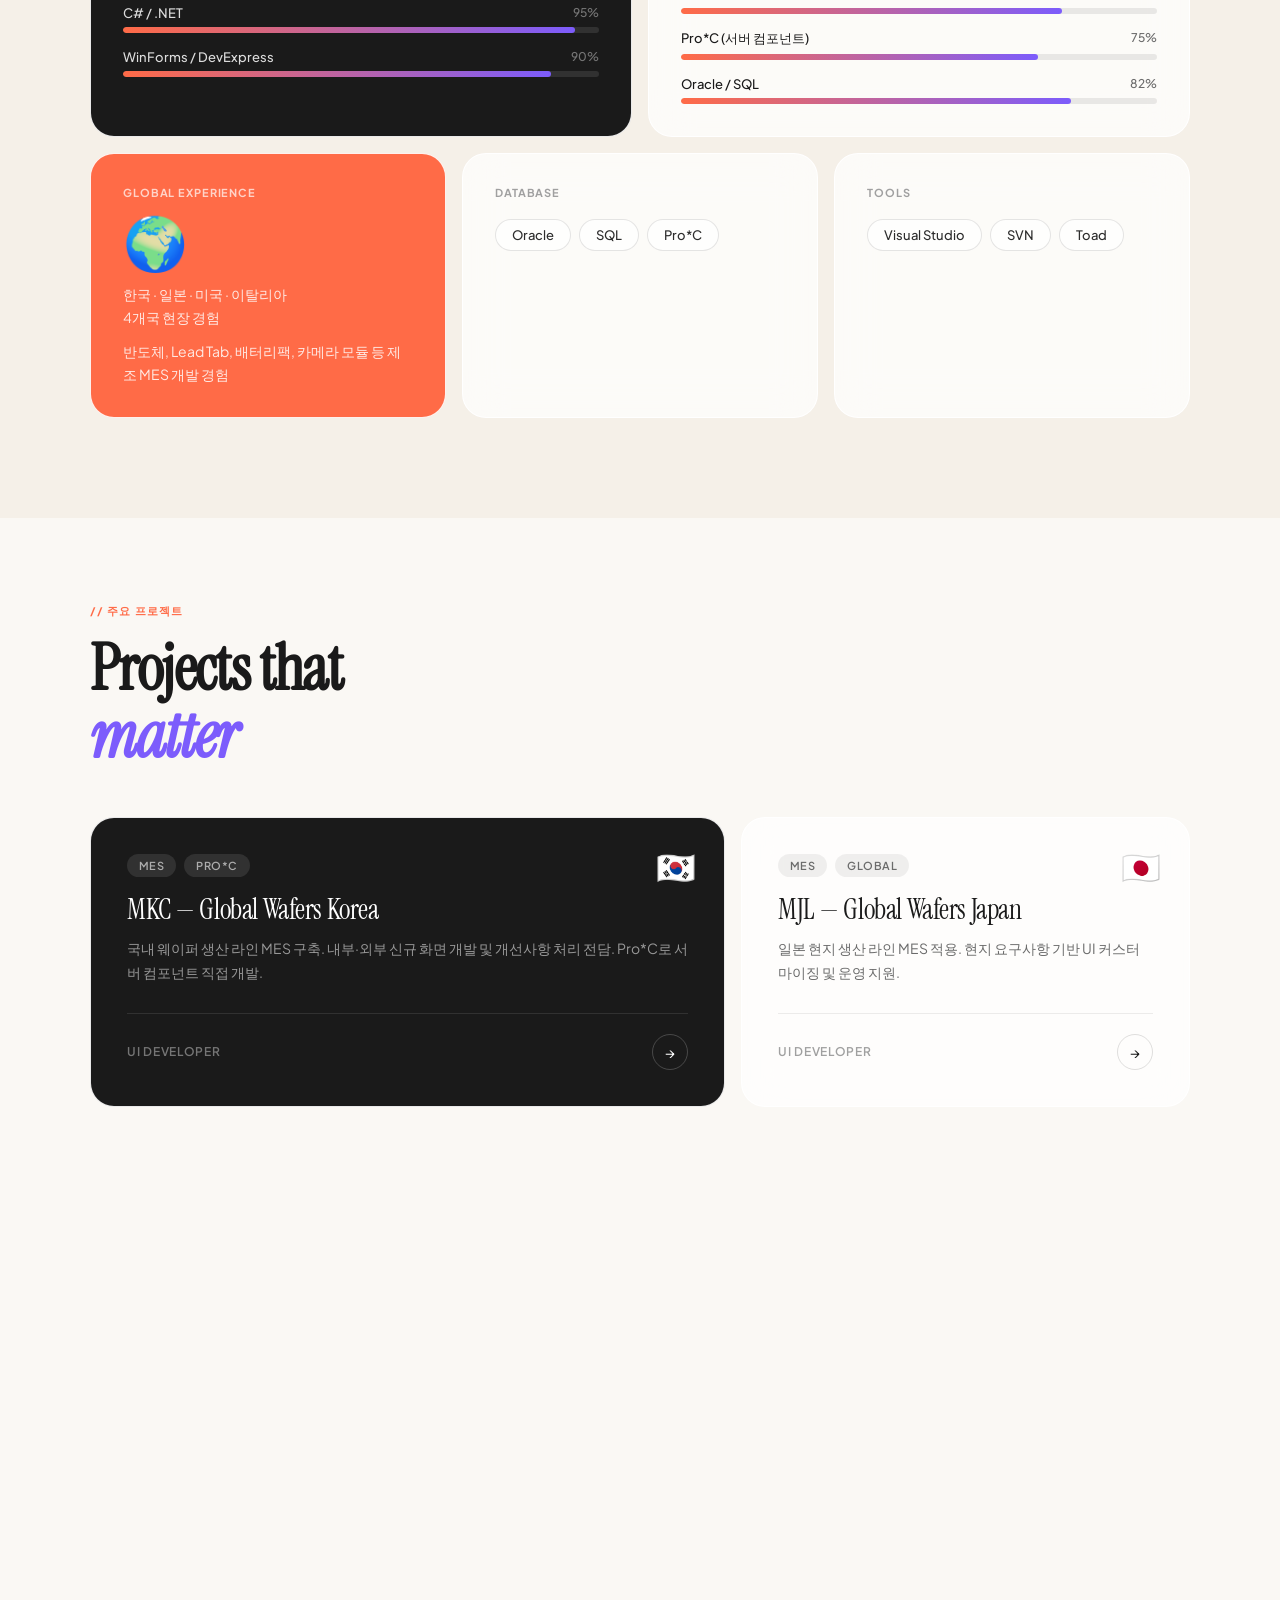
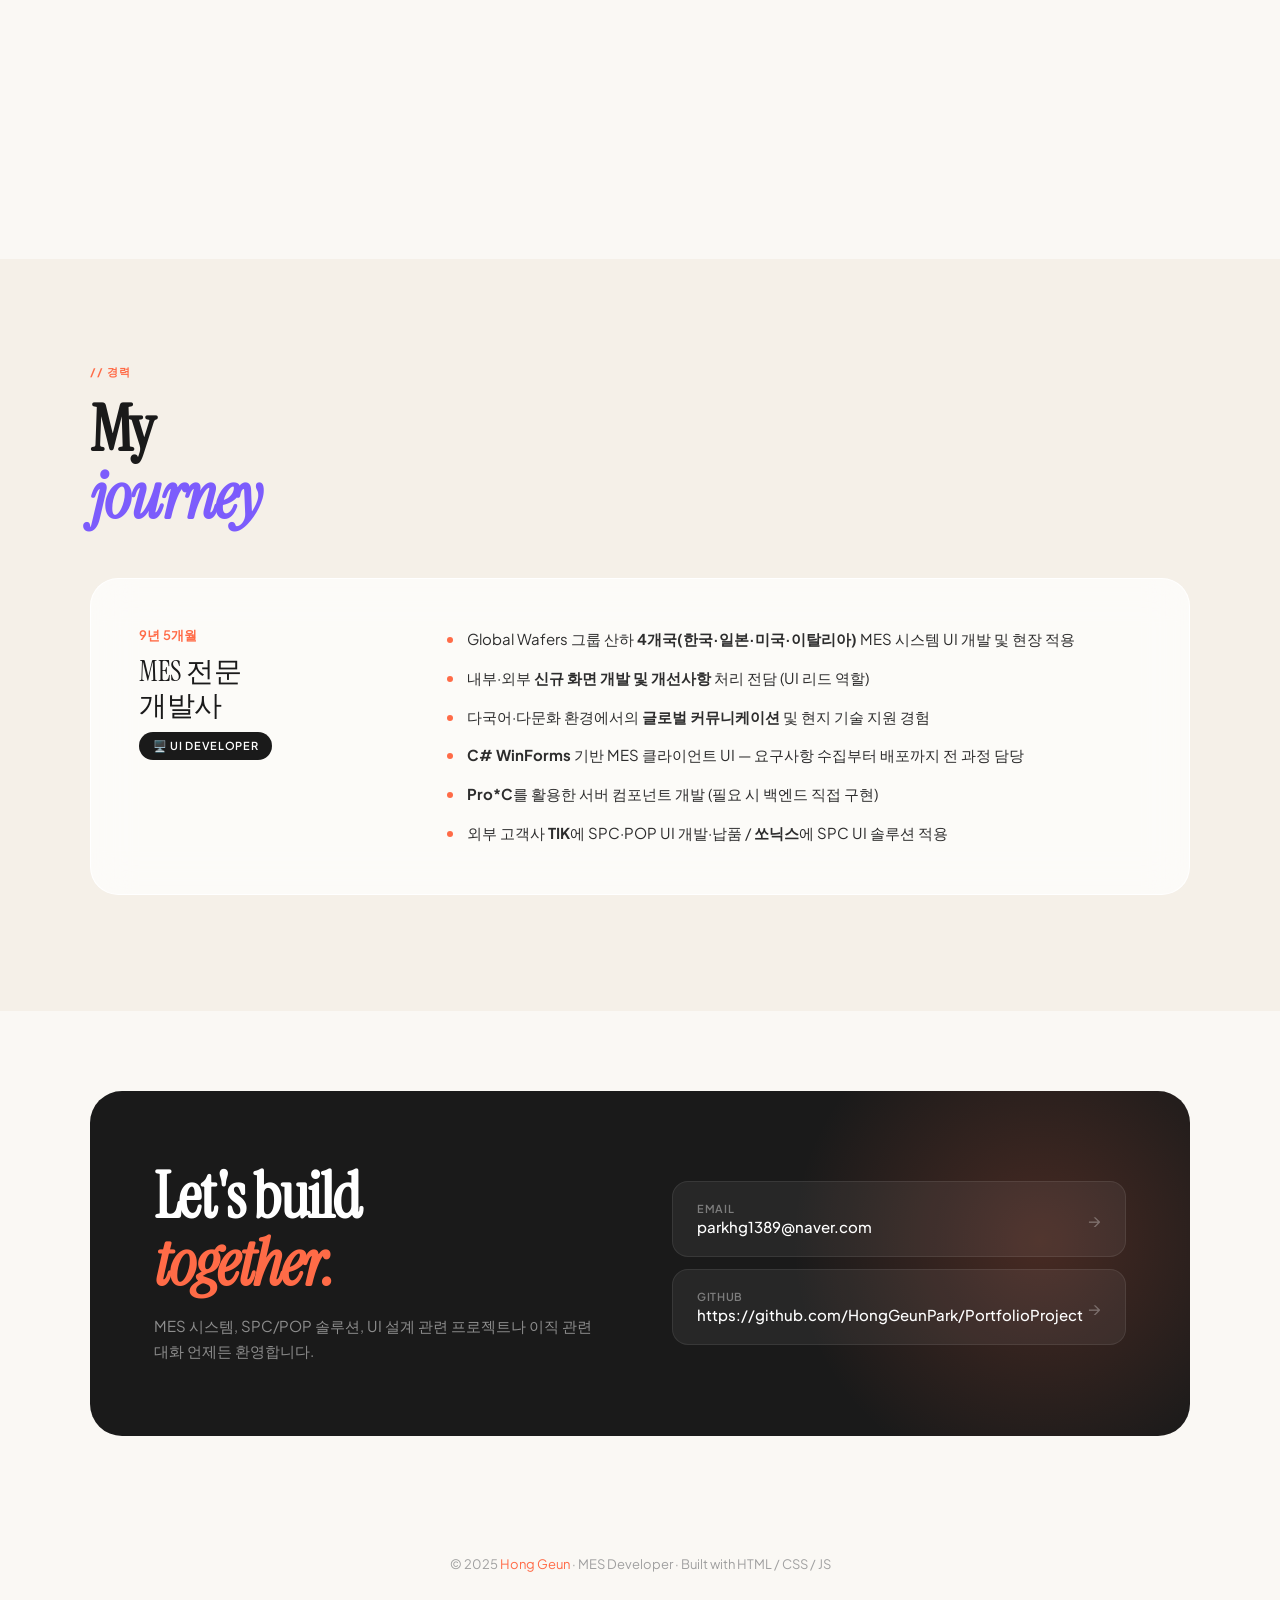
==== commit c9e4fb08: "Update index.html" ====
--- a/index.html
+++ b/index.html
@@ -284,11 +284,11 @@
       <p class="contact-sub">MES 시스템, SPC/POP 솔루션, UI 설계 관련 프로젝트나 이직 관련 대화 언제든 환영합니다.</p>
     </div>
     <div class="contact-links-col">
-      <a href="mailto:your@email.com" class="contact-item">
+      <a href="mailto:parkhg1389@naver.com" class="contact-item">
         <div><div class="ci-label">Email</div><div class="ci-value">parkhg1389@naver.com</div></div>
         <span class="ci-arrow">→</span>
       </a>
-      <a href="https://github.com/yourid" target="_blank" class="contact-item">
+      <a href="https://github.com/HongGeunPark/PortfolioProject" target="_blank" class="contact-item">
         <div><div class="ci-label">GitHub</div><div class="ci-value">https://github.com/HongGeunPark/PortfolioProject</div></div>
         <span class="ci-arrow">→</span>
       </a>
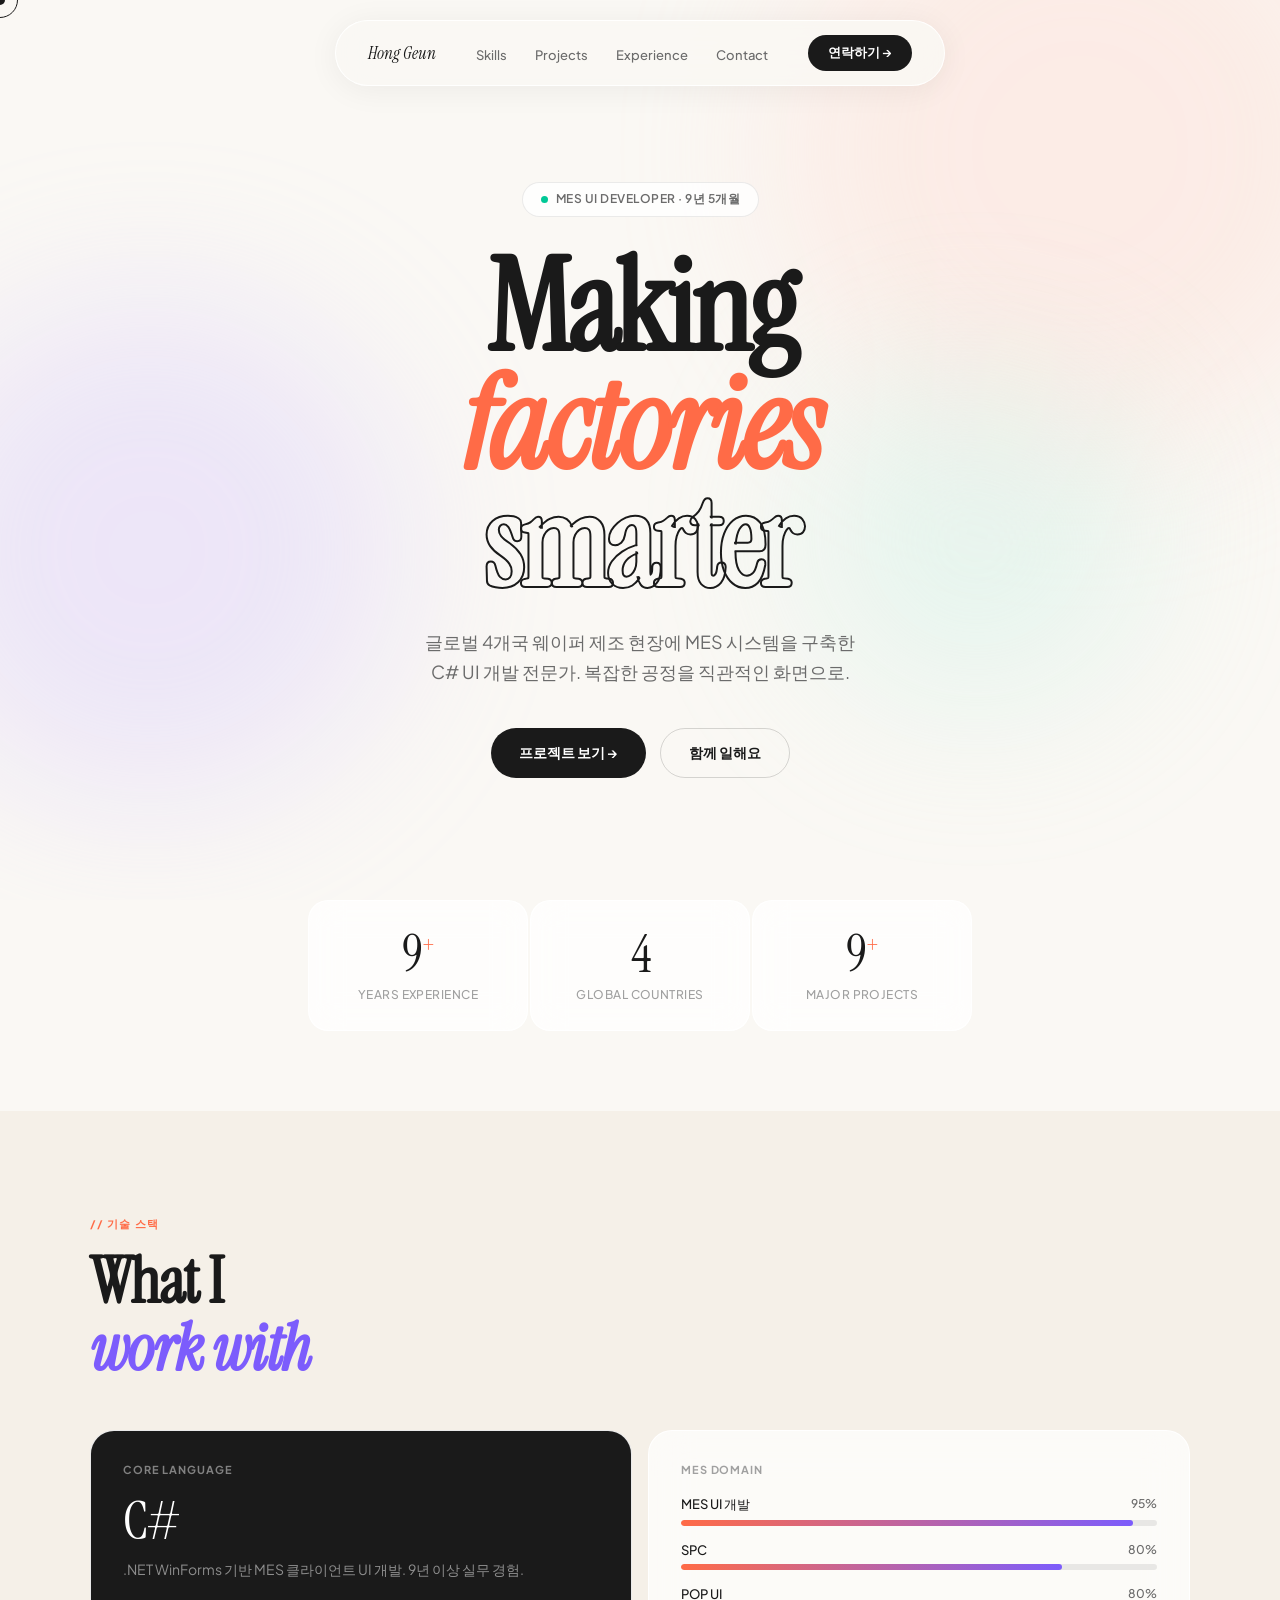
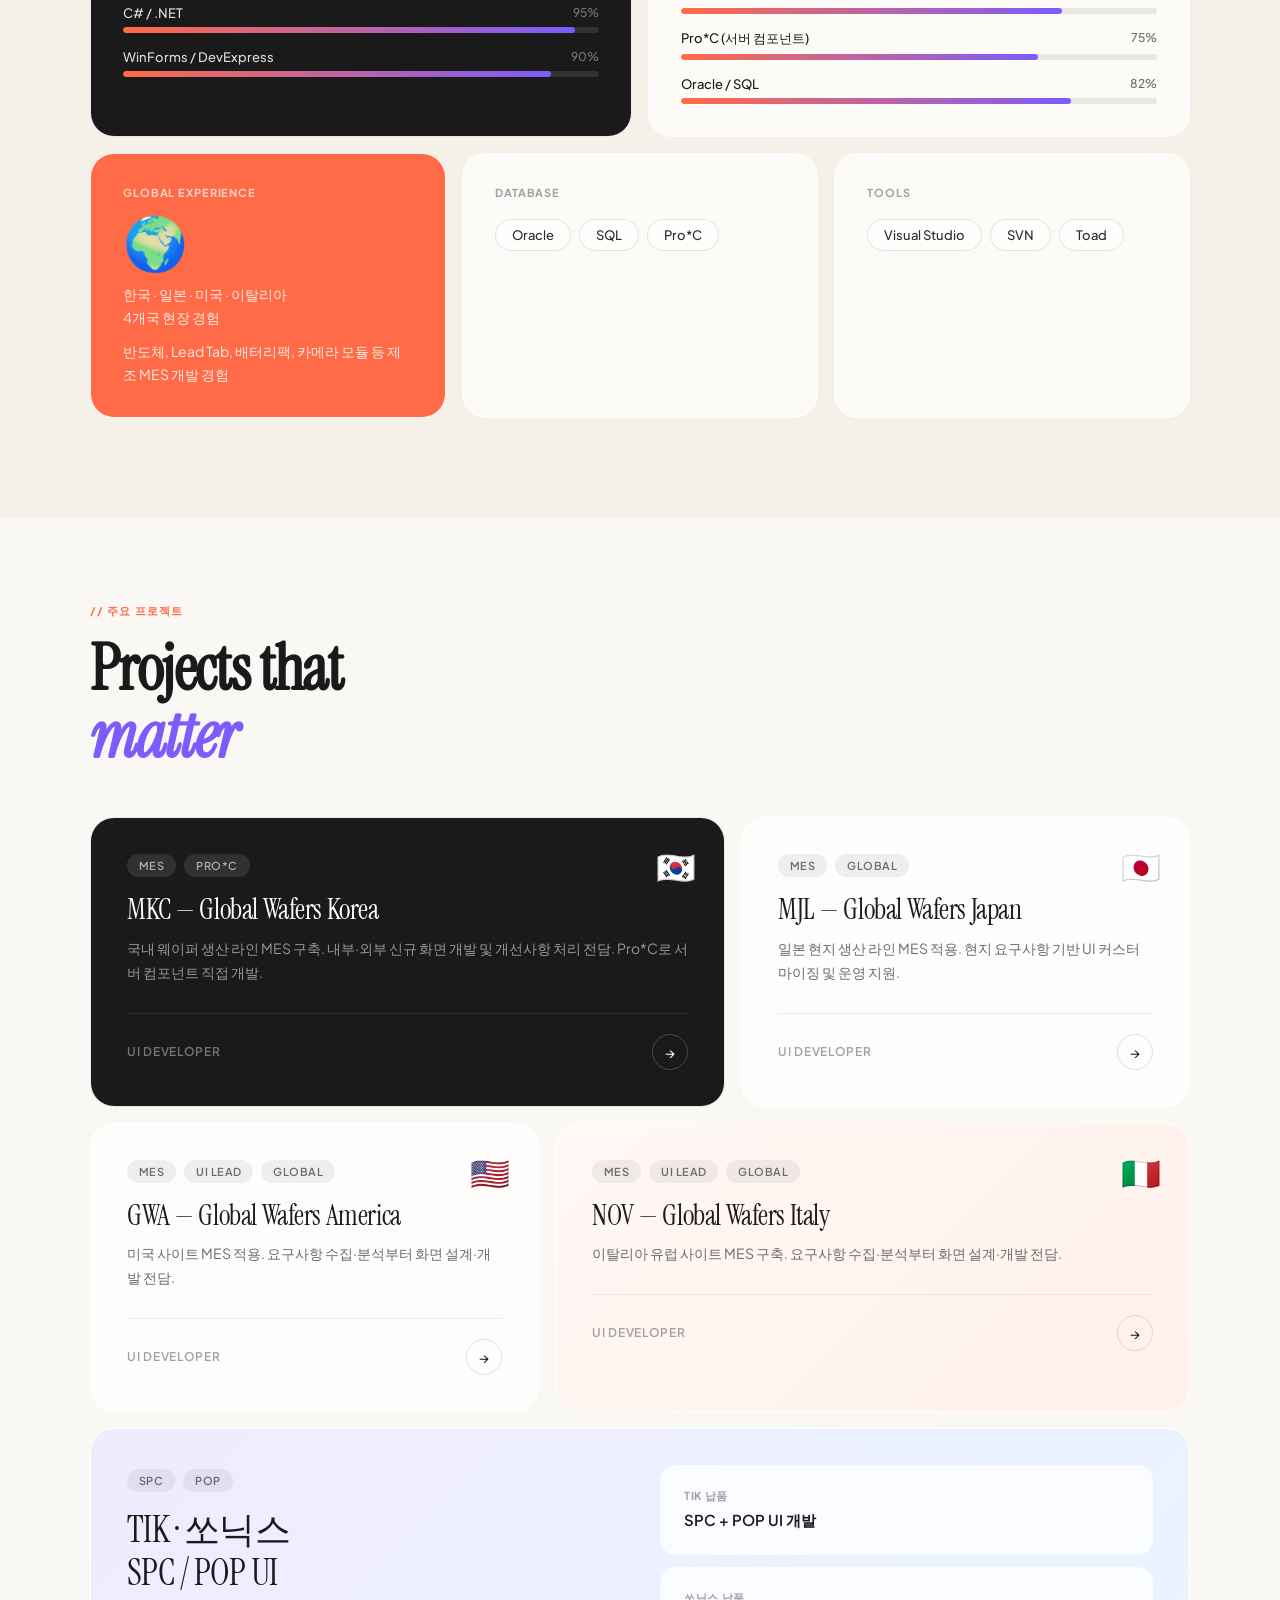
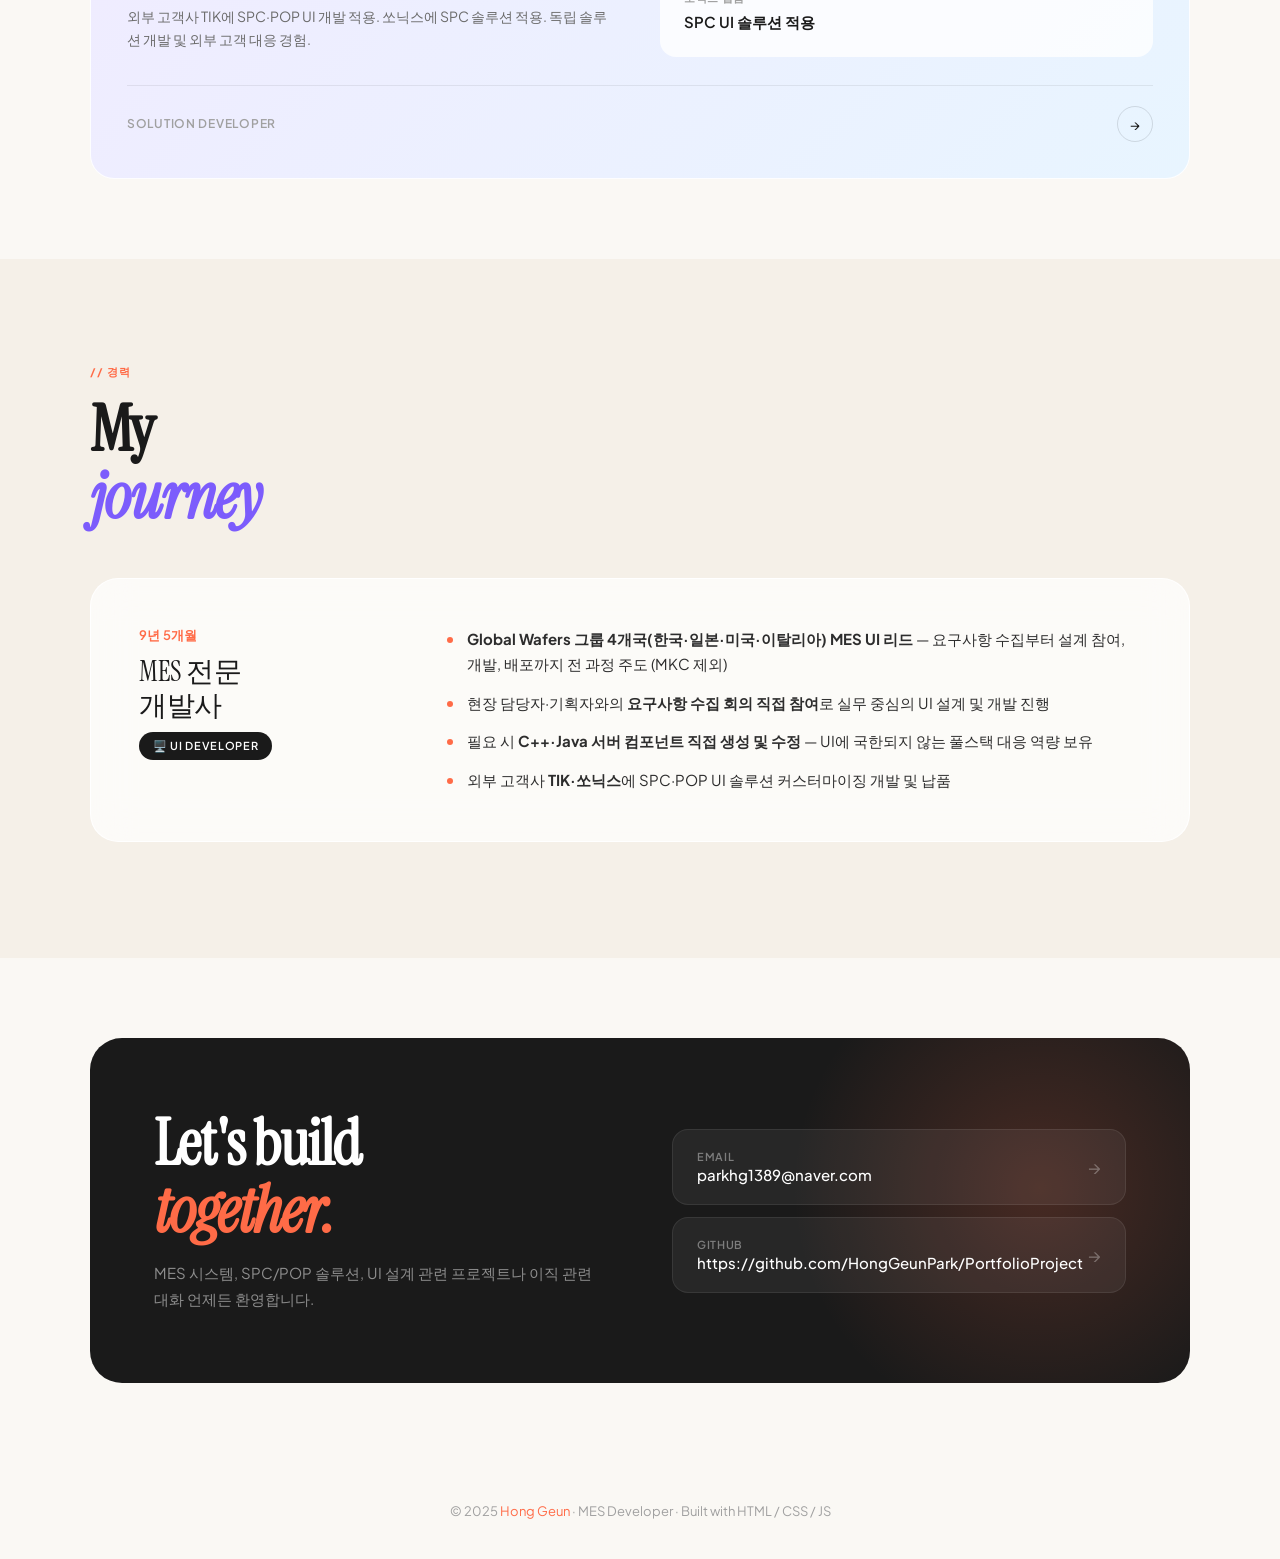
==== commit 75e40721: "Update index.html" ====
--- a/index.html
+++ b/index.html
@@ -264,13 +264,31 @@
       <div class="exp-co">MES 전문<br>개발사</div>
       <div class="exp-badge">🖥️ UI Developer</div>
     </div>
-    <ul class="exp-points">
+    <!--<ul class="exp-points">
       <li>Global Wafers 그룹 산하 <strong>4개국(한국·일본·미국·이탈리아)</strong> MES 시스템 UI 개발 및 현장 적용</li>
       <li>내부·외부 <strong>신규 화면 개발 및 개선사항</strong> 처리 전담 (UI 리드 역할)</li>
       <li>다국어·다문화 환경에서의 <strong>글로벌 커뮤니케이션</strong> 및 현지 기술 지원 경험</li>
       <li><strong>C# WinForms</strong> 기반 MES 클라이언트 UI — 요구사항 수집부터 배포까지 전 과정 담당</li>
       <li><strong>Pro*C</strong>를 활용한 서버 컴포넌트 개발 (필요 시 백엔드 직접 구현)</li>
       <li>외부 고객사 <strong>TIK</strong>에 SPC·POP UI 개발·납품 / <strong>쏘닉스</strong>에 SPC UI 솔루션 적용</li>
+    </ul>-->
+    <ul class="exp-points">
+      <li>
+        <strong>Global Wafers 그룹 4개국(한국·일본·미국·이탈리아) MES UI 리드</strong> — 
+        요구사항 수집부터 설계 참여, 개발, 배포까지 전 과정 주도 (MKC 제외)
+      </li>
+      <li>
+        현장 담당자·기획자와의 <strong>요구사항 수집 회의 직접 참여</strong>로 
+        실무 중심의 UI 설계 및 개발 진행
+      </li>
+      <li>
+        필요 시 <strong>C++·Java 서버 컴포넌트 직접 생성 및 수정</strong> — 
+        UI에 국한되지 않는 풀스택 대응 역량 보유
+      </li>
+      <li>
+        외부 고객사 <strong>TIK·쏘닉스</strong>에 SPC·POP UI 솔루션 
+        커스터마이징 개발 및 납품
+      </li>
     </ul>
   </div>
 </section>
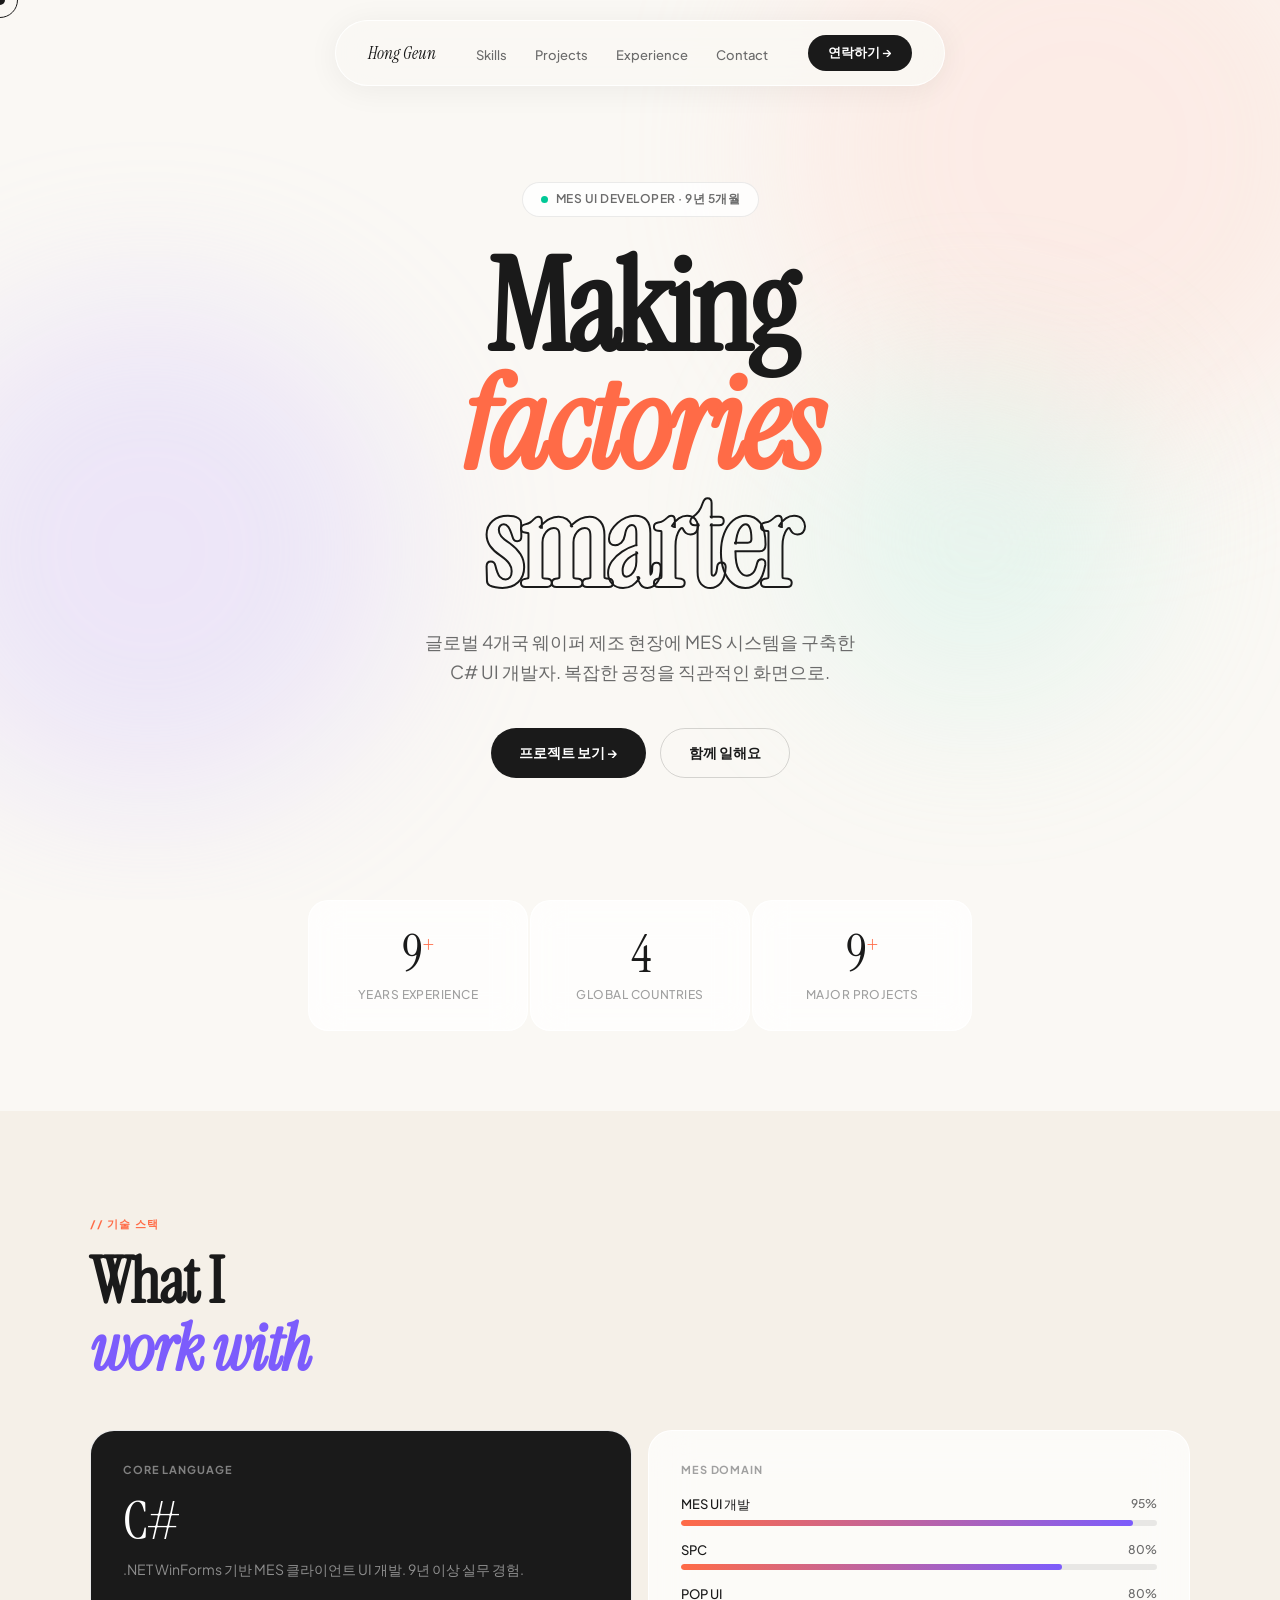
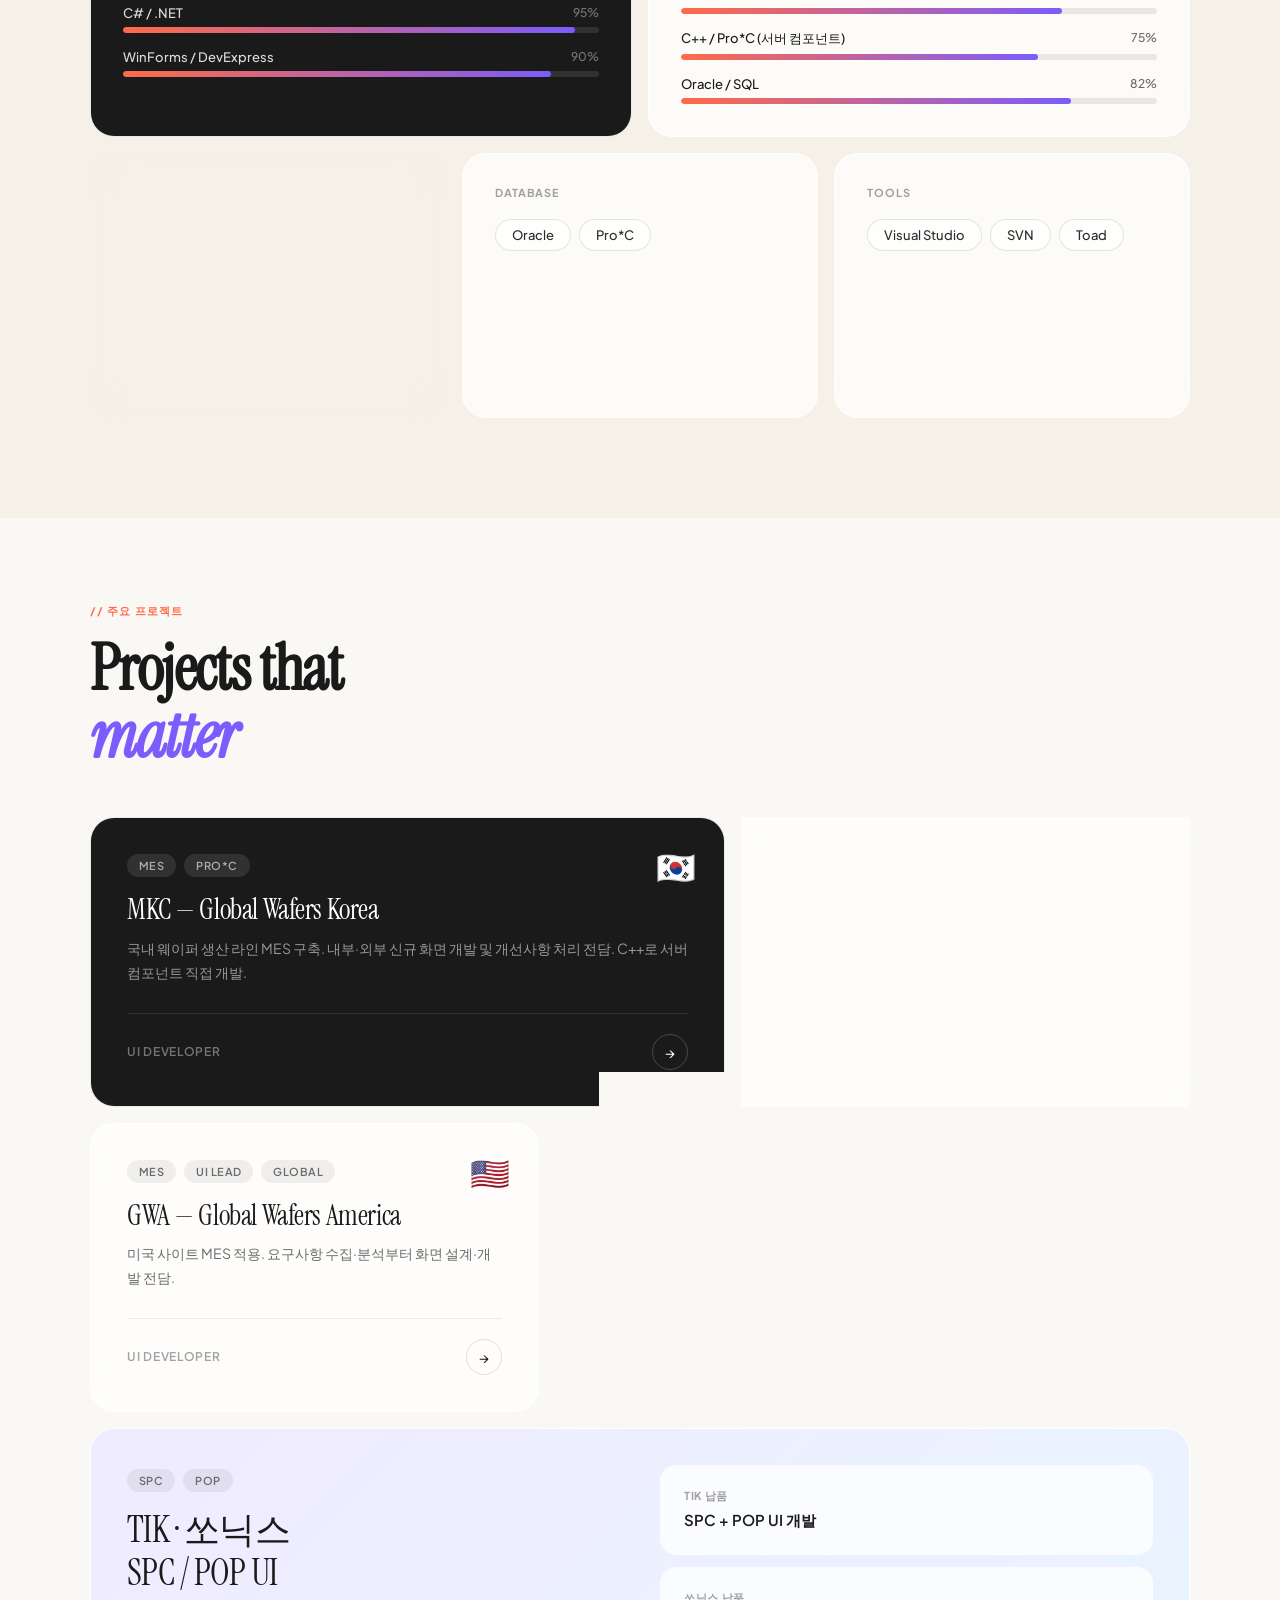
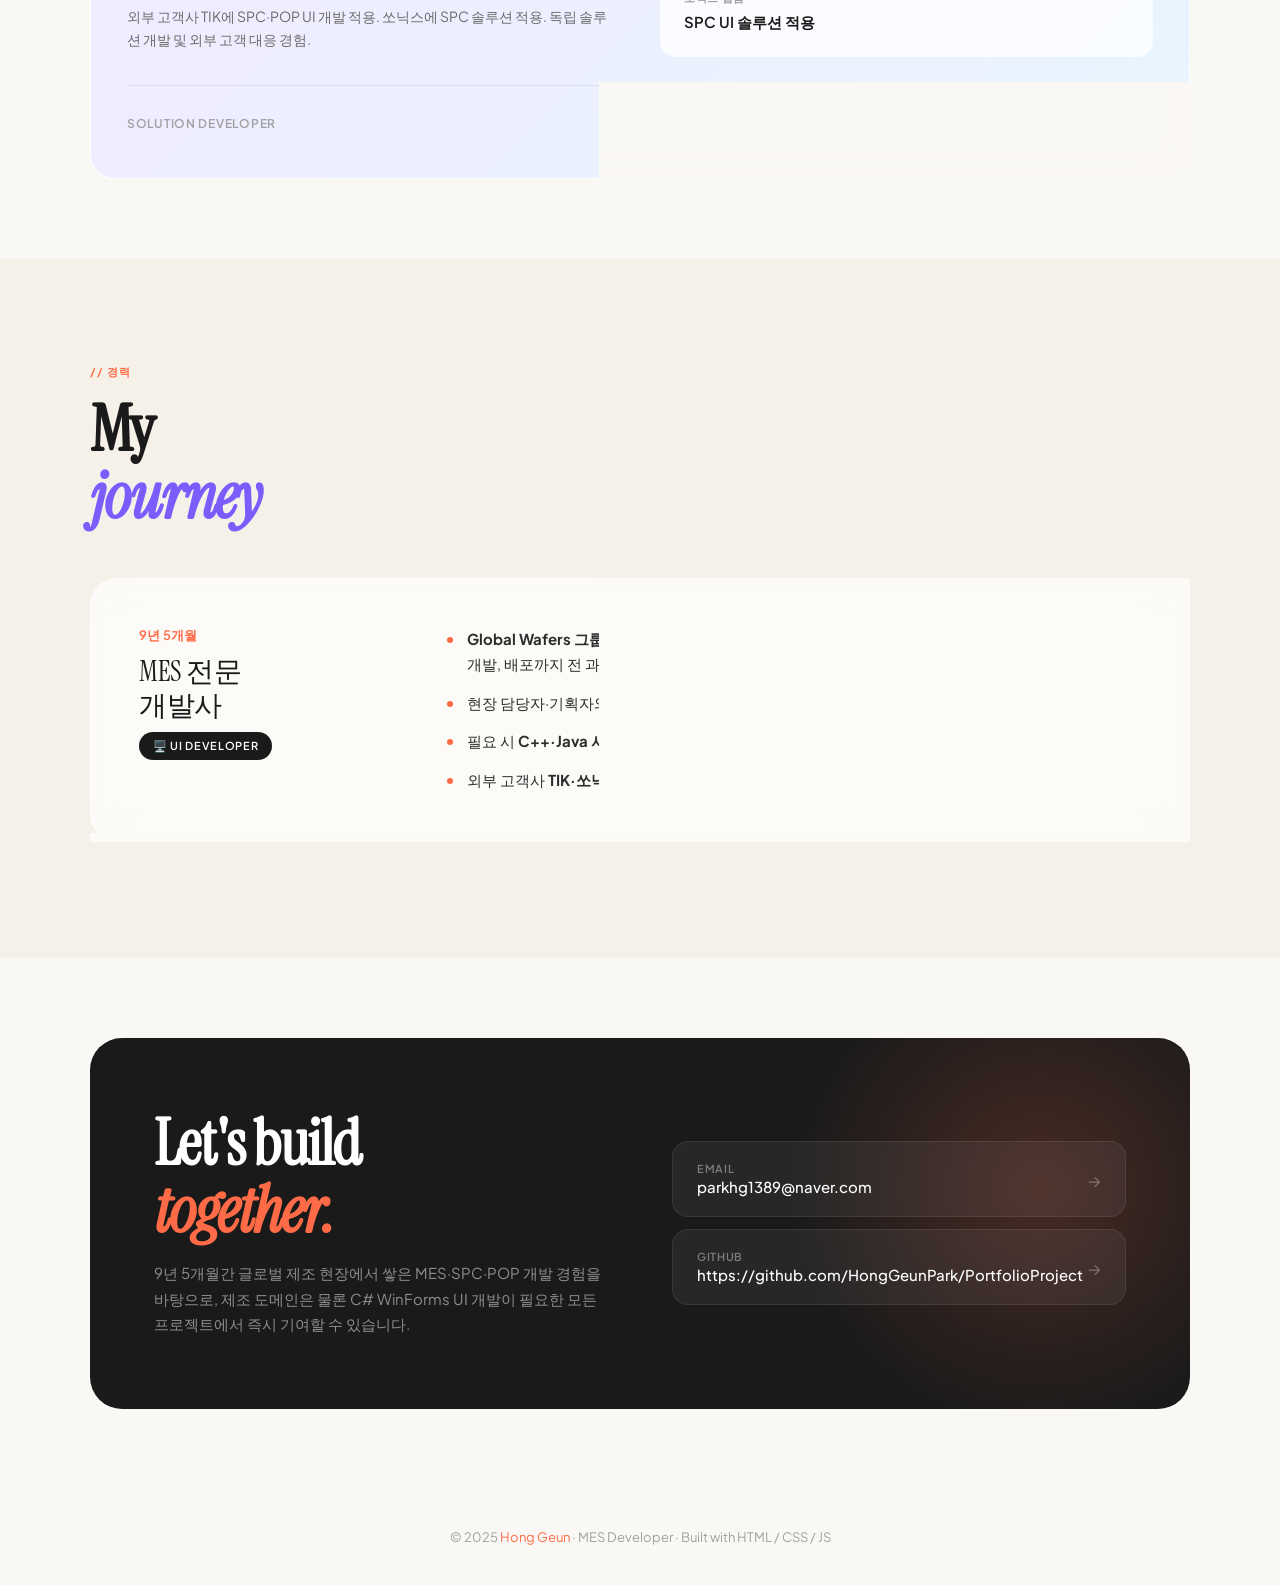
==== commit f8cf640d: "Update index.html" ====
--- a/index.html
+++ b/index.html
@@ -45,7 +45,7 @@
   </h1>
   <p class="hero-sub">
     글로벌 4개국 웨이퍼 제조 현장에 MES 시스템을 구축한<br>
-    C# UI 개발 전문가. 복잡한 공정을 직관적인 화면으로.
+    C# UI 개발자. 복잡한 공정을 직관적인 화면으로.
   </p>
   <div class="hero-actions">
     <a href="#projects" class="btn-dark">프로젝트 보기 →</a>
@@ -112,7 +112,7 @@
           <div class="sbl-track"><div class="sbl-fill" data-w="80"></div></div>
         </div>
         <div class="sbl-item">
-          <div class="sbl-row"><span>Pro*C (서버 컴포넌트)</span><span class="sbl-pct">75%</span></div>
+          <div class="sbl-row"><span>C++ / Pro*C (서버 컴포넌트)</span><span class="sbl-pct">75%</span></div>
           <div class="sbl-track"><div class="sbl-fill" data-w="75"></div></div>
         </div>
         <div class="sbl-item">
@@ -137,7 +137,6 @@
       <div class="bento-label">Database</div>
       <div class="s-chips">
         <span class="s-chip">Oracle</span>
-        <span class="s-chip">SQL</span>
         <span class="s-chip">Pro*C</span>
       </div>
     </div>
@@ -170,7 +169,7 @@
         <span class="proj-tag">Pro*C</span>
       </div>
       <div class="proj-title">MKC — Global Wafers Korea</div>
-      <p class="proj-desc">국내 웨이퍼 생산 라인 MES 구축. 내부·외부 신규 화면 개발 및 개선사항 처리 전담. Pro*C로 서버 컴포넌트 직접 개발.</p>
+      <p class="proj-desc">국내 웨이퍼 생산 라인 MES 구축. 내부·외부 신규 화면 개발 및 개선사항 처리 전담. C++로 서버 컴포넌트 직접 개발.</p>
       <div class="proj-bottom">
         <span class="proj-role">UI Developer</span>
         <div class="proj-arrow">→</div>
@@ -264,14 +263,6 @@
       <div class="exp-co">MES 전문<br>개발사</div>
       <div class="exp-badge">🖥️ UI Developer</div>
     </div>
-    <!--<ul class="exp-points">
-      <li>Global Wafers 그룹 산하 <strong>4개국(한국·일본·미국·이탈리아)</strong> MES 시스템 UI 개발 및 현장 적용</li>
-      <li>내부·외부 <strong>신규 화면 개발 및 개선사항</strong> 처리 전담 (UI 리드 역할)</li>
-      <li>다국어·다문화 환경에서의 <strong>글로벌 커뮤니케이션</strong> 및 현지 기술 지원 경험</li>
-      <li><strong>C# WinForms</strong> 기반 MES 클라이언트 UI — 요구사항 수집부터 배포까지 전 과정 담당</li>
-      <li><strong>Pro*C</strong>를 활용한 서버 컴포넌트 개발 (필요 시 백엔드 직접 구현)</li>
-      <li>외부 고객사 <strong>TIK</strong>에 SPC·POP UI 개발·납품 / <strong>쏘닉스</strong>에 SPC UI 솔루션 적용</li>
-    </ul>-->
     <ul class="exp-points">
       <li>
         <strong>Global Wafers 그룹 4개국(한국·일본·미국·이탈리아) MES UI 리드</strong> — 
@@ -299,7 +290,8 @@
   <div class="contact-wrap reveal">
     <div>
       <h2 class="contact-heading">Let's build<br><em>together.</em></h2>
-      <p class="contact-sub">MES 시스템, SPC/POP 솔루션, UI 설계 관련 프로젝트나 이직 관련 대화 언제든 환영합니다.</p>
+      <p class="contact-sub">9년 5개월간 글로벌 제조 현장에서 쌓은 MES·SPC·POP 개발 경험을 바탕으로,
+제조 도메인은 물론 C# WinForms UI 개발이 필요한 모든 프로젝트에서 즉시 기여할 수 있습니다.</p>
     </div>
     <div class="contact-links-col">
       <a href="mailto:parkhg1389@naver.com" class="contact-item">
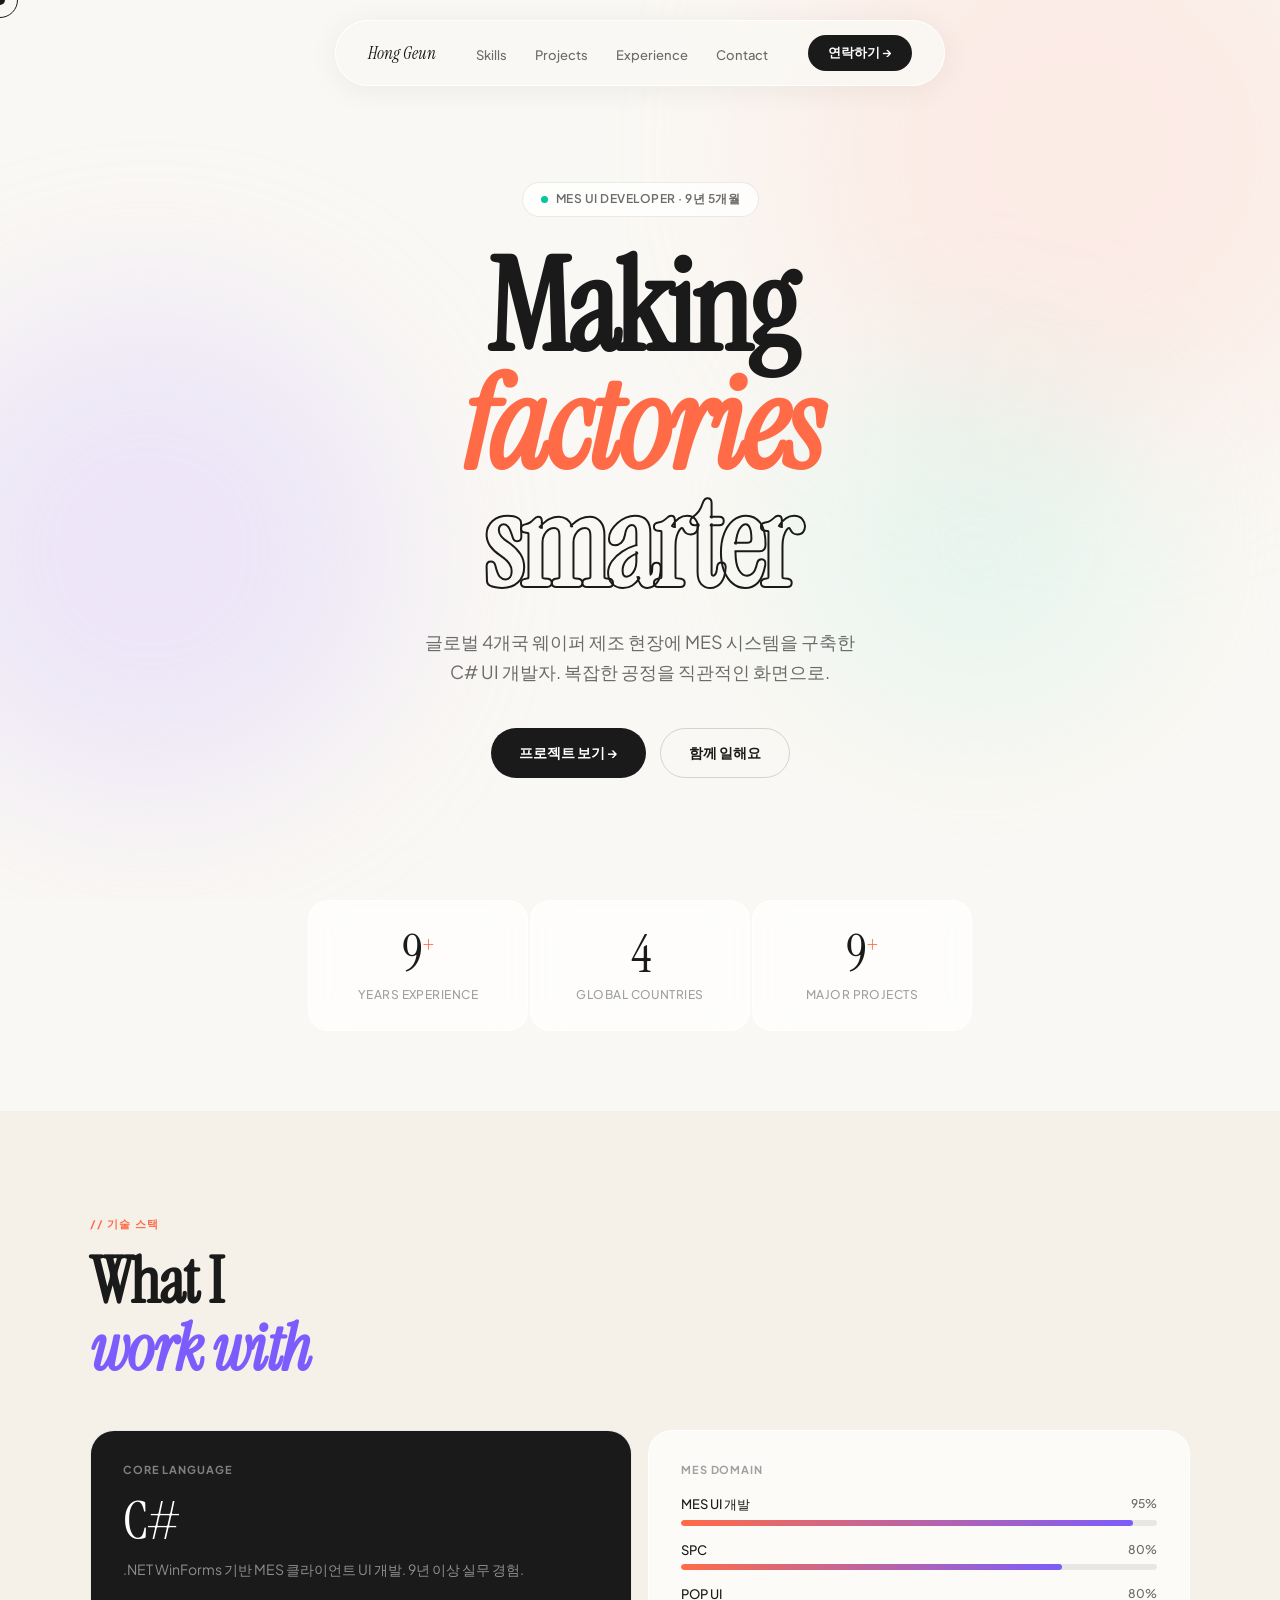
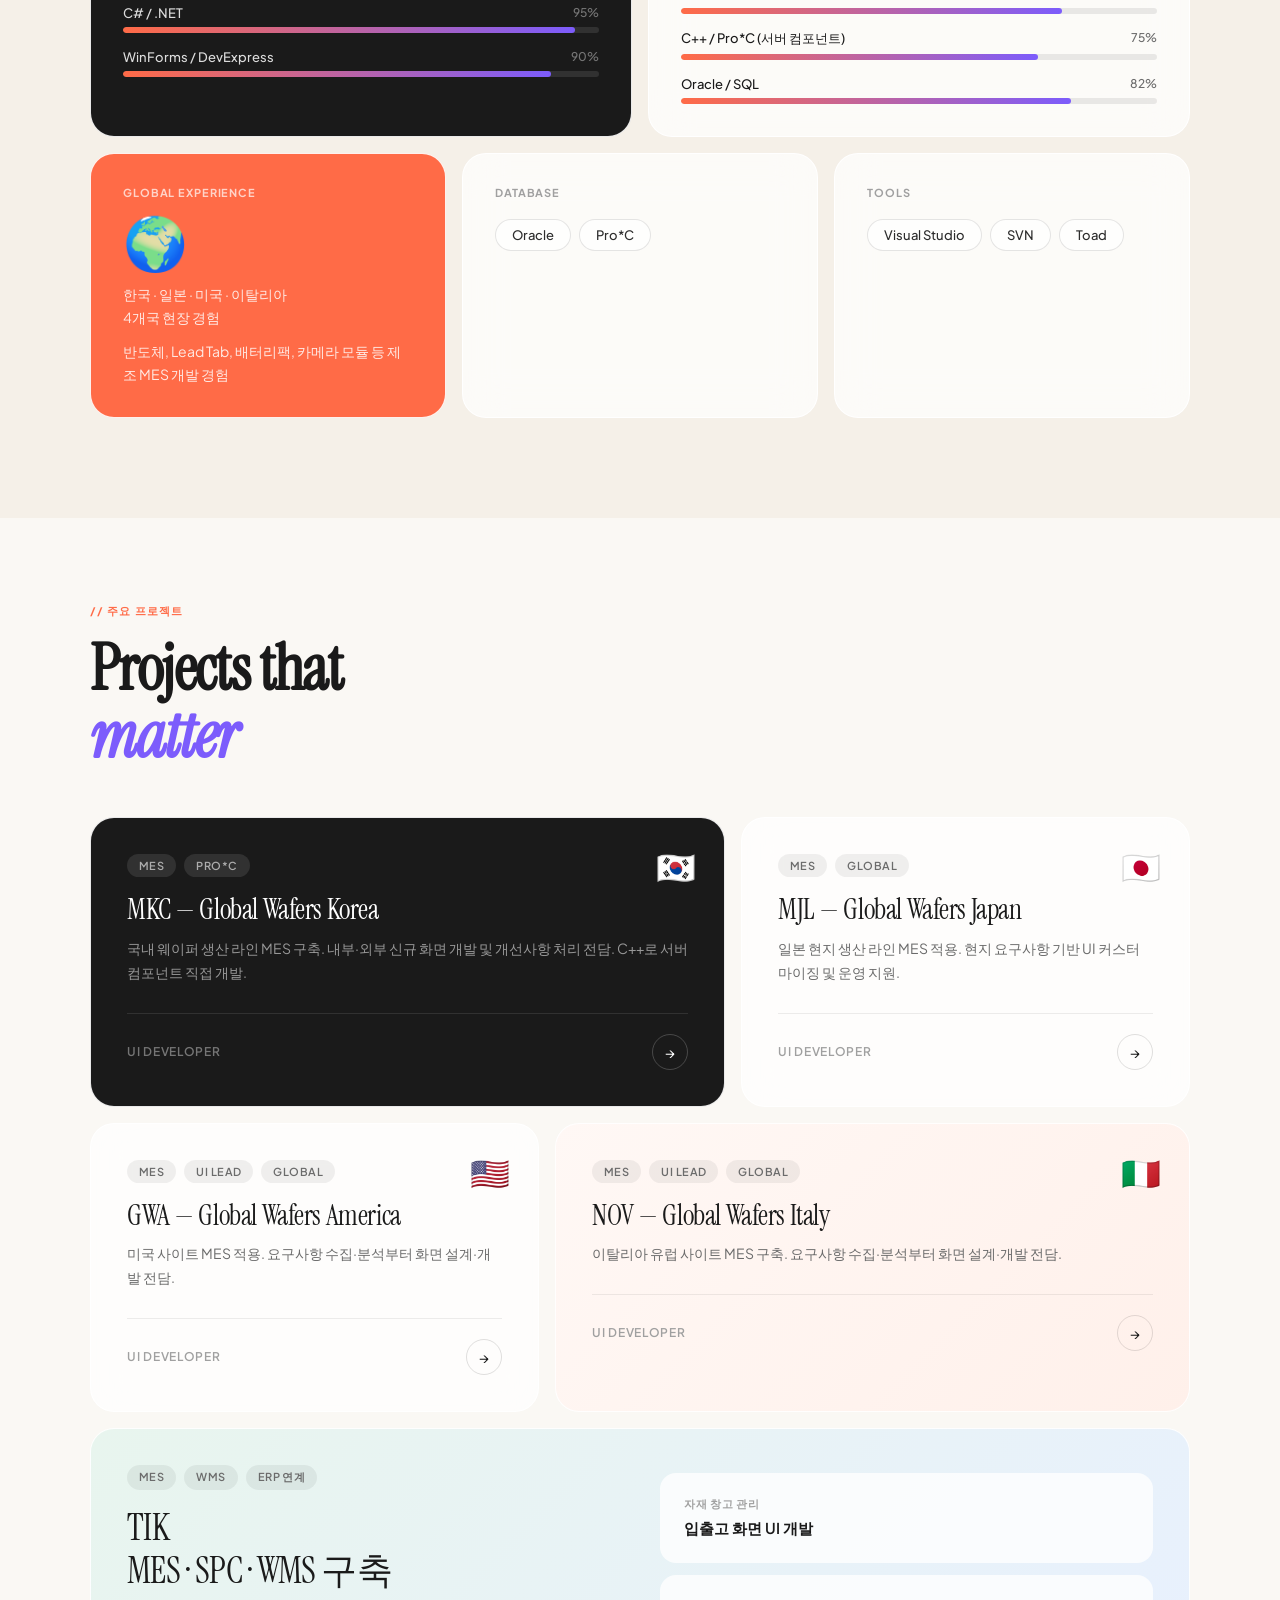
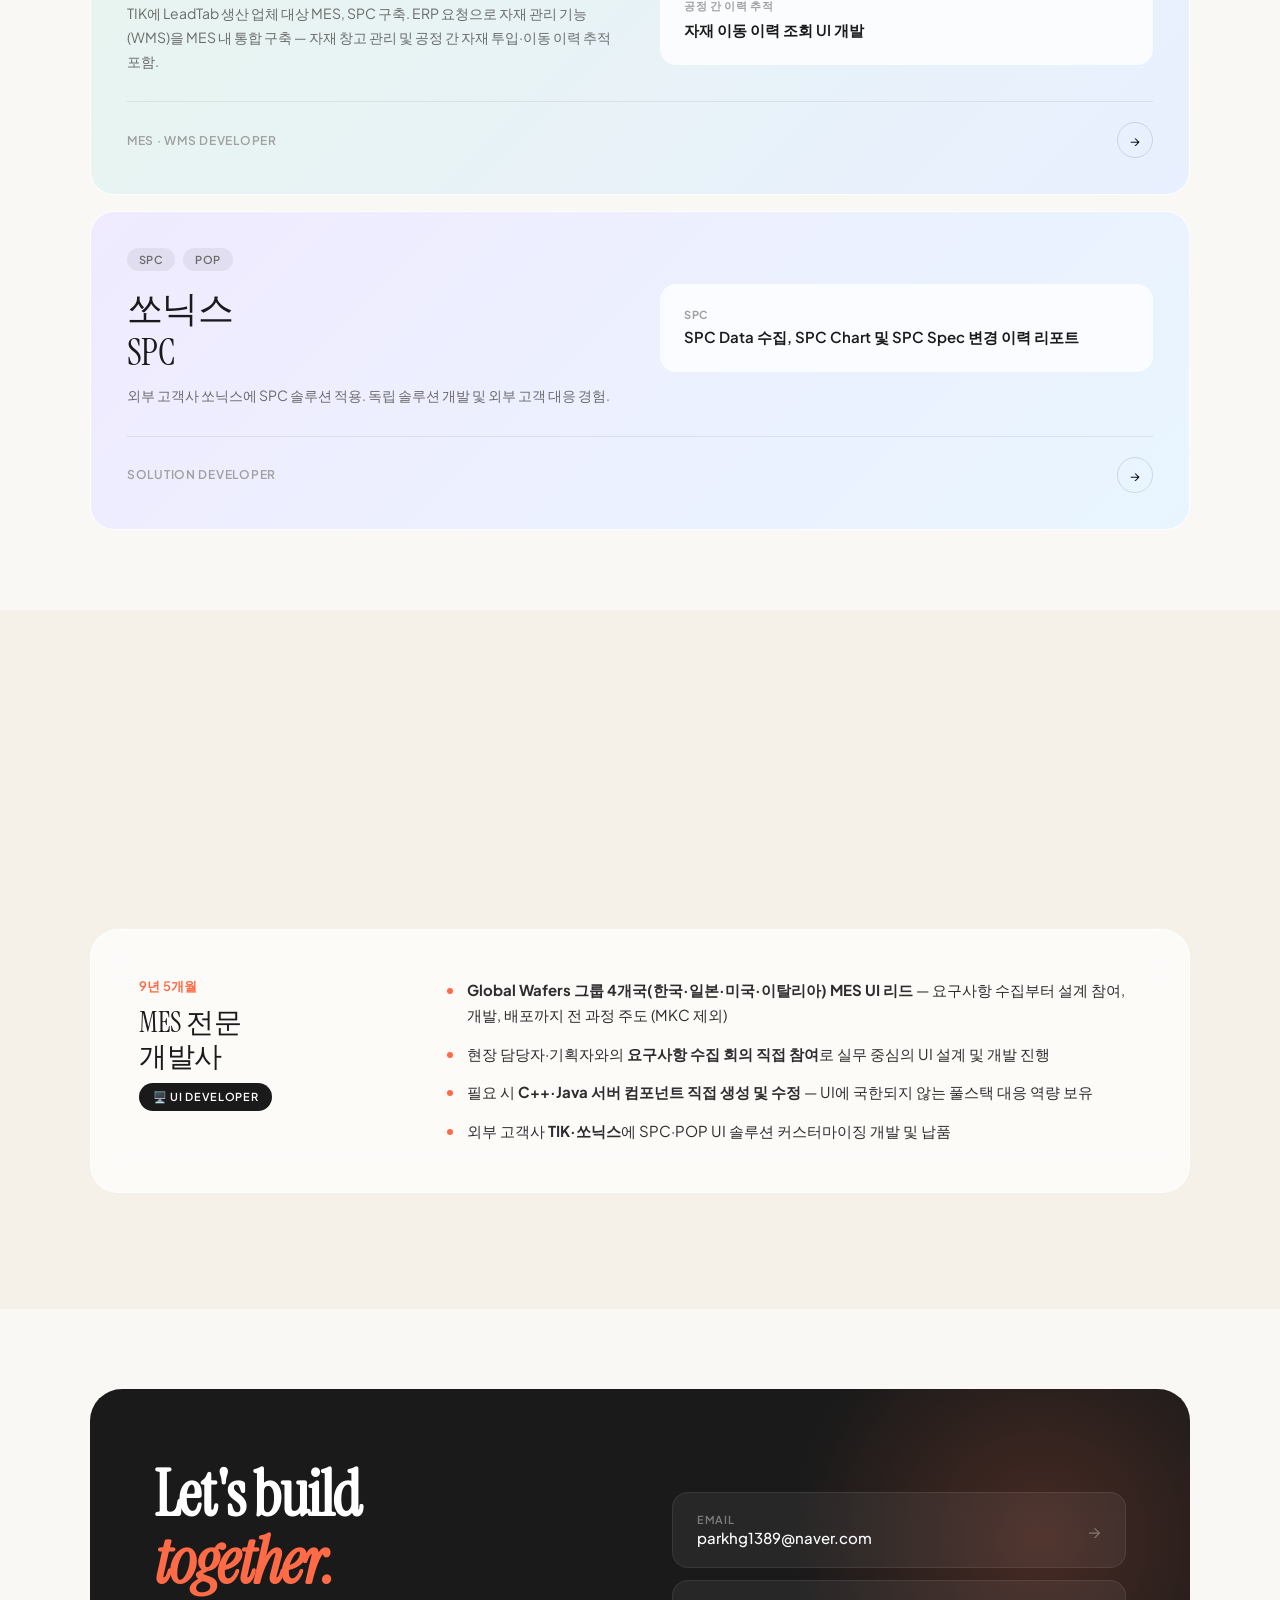
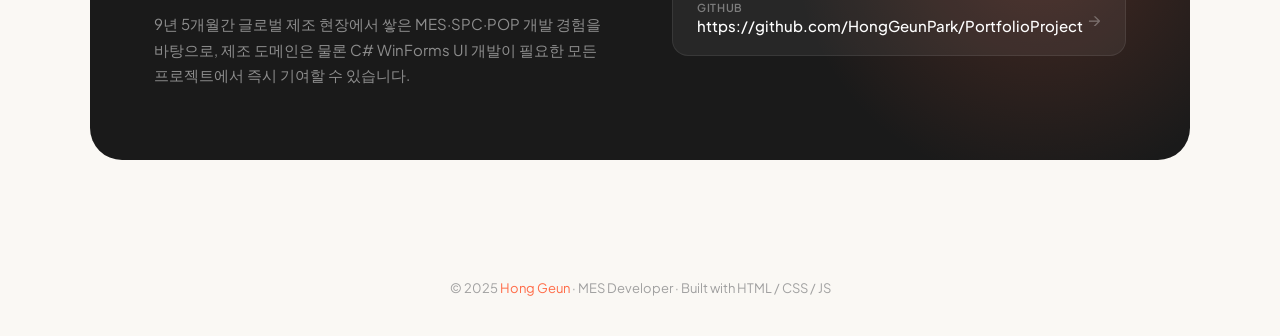
==== commit 4debe438: "Update index.html" ====
--- a/index.html
+++ b/index.html
@@ -219,7 +219,33 @@
         <div class="proj-arrow">→</div>
       </div>
     </div>
-
+    <div class="proj-card span12 reveal" style="background: linear-gradient(135deg,#e8f5ee,#e8f0ff);">
+      <div style="display:grid; grid-template-columns:1fr 1fr; gap:40px; align-items:center;">
+        <div>
+          <div class="proj-tags-row">
+            <span class="proj-tag">MES</span>
+            <span class="proj-tag">WMS</span>
+            <span class="proj-tag">ERP 연계</span>
+          </div>
+          <div class="proj-title" style="font-size:36px;">TIK<br>MES · SPC · WMS 구축</div>
+          <p class="proj-desc"> TIK에 LeadTab 생산 업체 대상 MES, SPC 구축. ERP 요청으로 자재 관리 기능(WMS)을 MES 내 통합 구축 — 자재 창고 관리 및 공정 간 자재 투입·이동 이력 추적 포함.</p>
+        </div>
+        <div style="display:flex; flex-direction:column; gap:12px;">
+          <div style="background:rgba(255,255,255,0.8); border-radius:16px; padding:24px;">
+            <div style="font-size:11px; font-weight:700; color:#a0a0a0; letter-spacing:.06em; text-transform:uppercase; margin-bottom:6px;">자재 창고 관리</div>
+            <div style="font-size:15px; font-weight:600; color:#1a1a1a;">입출고 화면 UI 개발</div>
+          </div>
+          <div style="background:rgba(255,255,255,0.8); border-radius:16px; padding:24px;">
+            <div style="font-size:11px; font-weight:700; color:#a0a0a0; letter-spacing:.06em; text-transform:uppercase; margin-bottom:6px;">공정 간 이력 추적</div>
+            <div style="font-size:15px; font-weight:600; color:#1a1a1a;">자재 이동 이력 조회 UI 개발</div>
+          </div>
+        </div>
+      </div>
+      <div class="proj-bottom">
+        <span class="proj-role">MES · WMS Developer</span>
+        <div class="proj-arrow">→</div>
+      </div>
+    </div>
     <div class="proj-card span12 reveal" style="background: linear-gradient(135deg,#f0ebff,#e8f5ff);">
       <div style="display:grid; grid-template-columns:1fr 1fr; gap:40px; align-items:center;">
         <div>
@@ -227,17 +253,13 @@
             <span class="proj-tag">SPC</span>
             <span class="proj-tag">POP</span>
           </div>
-          <div class="proj-title" style="font-size:36px;">TIK · 쏘닉스<br>SPC / POP UI</div>
-          <p class="proj-desc">외부 고객사 TIK에 SPC·POP UI 개발 적용. 쏘닉스에 SPC 솔루션 적용. 독립 솔루션 개발 및 외부 고객 대응 경험.</p>
+          <div class="proj-title" style="font-size:36px;">쏘닉스<br>SPC</div>
+          <p class="proj-desc">외부 고객사 쏘닉스에 SPC 솔루션 적용. 독립 솔루션 개발 및 외부 고객 대응 경험.</p>
         </div>
         <div style="display:flex; flex-direction:column; gap:12px;">
           <div style="background:rgba(255,255,255,0.8); border-radius:16px; padding:24px;">
-            <div style="font-size:11px; font-weight:700; color:#a0a0a0; letter-spacing:.06em; text-transform:uppercase; margin-bottom:6px;">TIK 납품</div>
-            <div style="font-size:15px; font-weight:600; color:#1a1a1a;">SPC + POP UI 개발</div>
-          </div>
-          <div style="background:rgba(255,255,255,0.8); border-radius:16px; padding:24px;">
-            <div style="font-size:11px; font-weight:700; color:#a0a0a0; letter-spacing:.06em; text-transform:uppercase; margin-bottom:6px;">쏘닉스 납품</div>
-            <div style="font-size:15px; font-weight:600; color:#1a1a1a;">SPC UI 솔루션 적용</div>
+            <div style="font-size:11px; font-weight:700; color:#a0a0a0; letter-spacing:.06em; text-transform:uppercase; margin-bottom:6px;">SPC</div>
+            <div style="font-size:15px; font-weight:600; color:#1a1a1a;">SPC Data 수집, SPC Chart 및 SPC Spec 변경 이력 리포트</div>
           </div>
         </div>
       </div>
@@ -246,7 +268,6 @@
         <div class="proj-arrow">→</div>
       </div>
     </div>
-
   </div>
 </section>
 
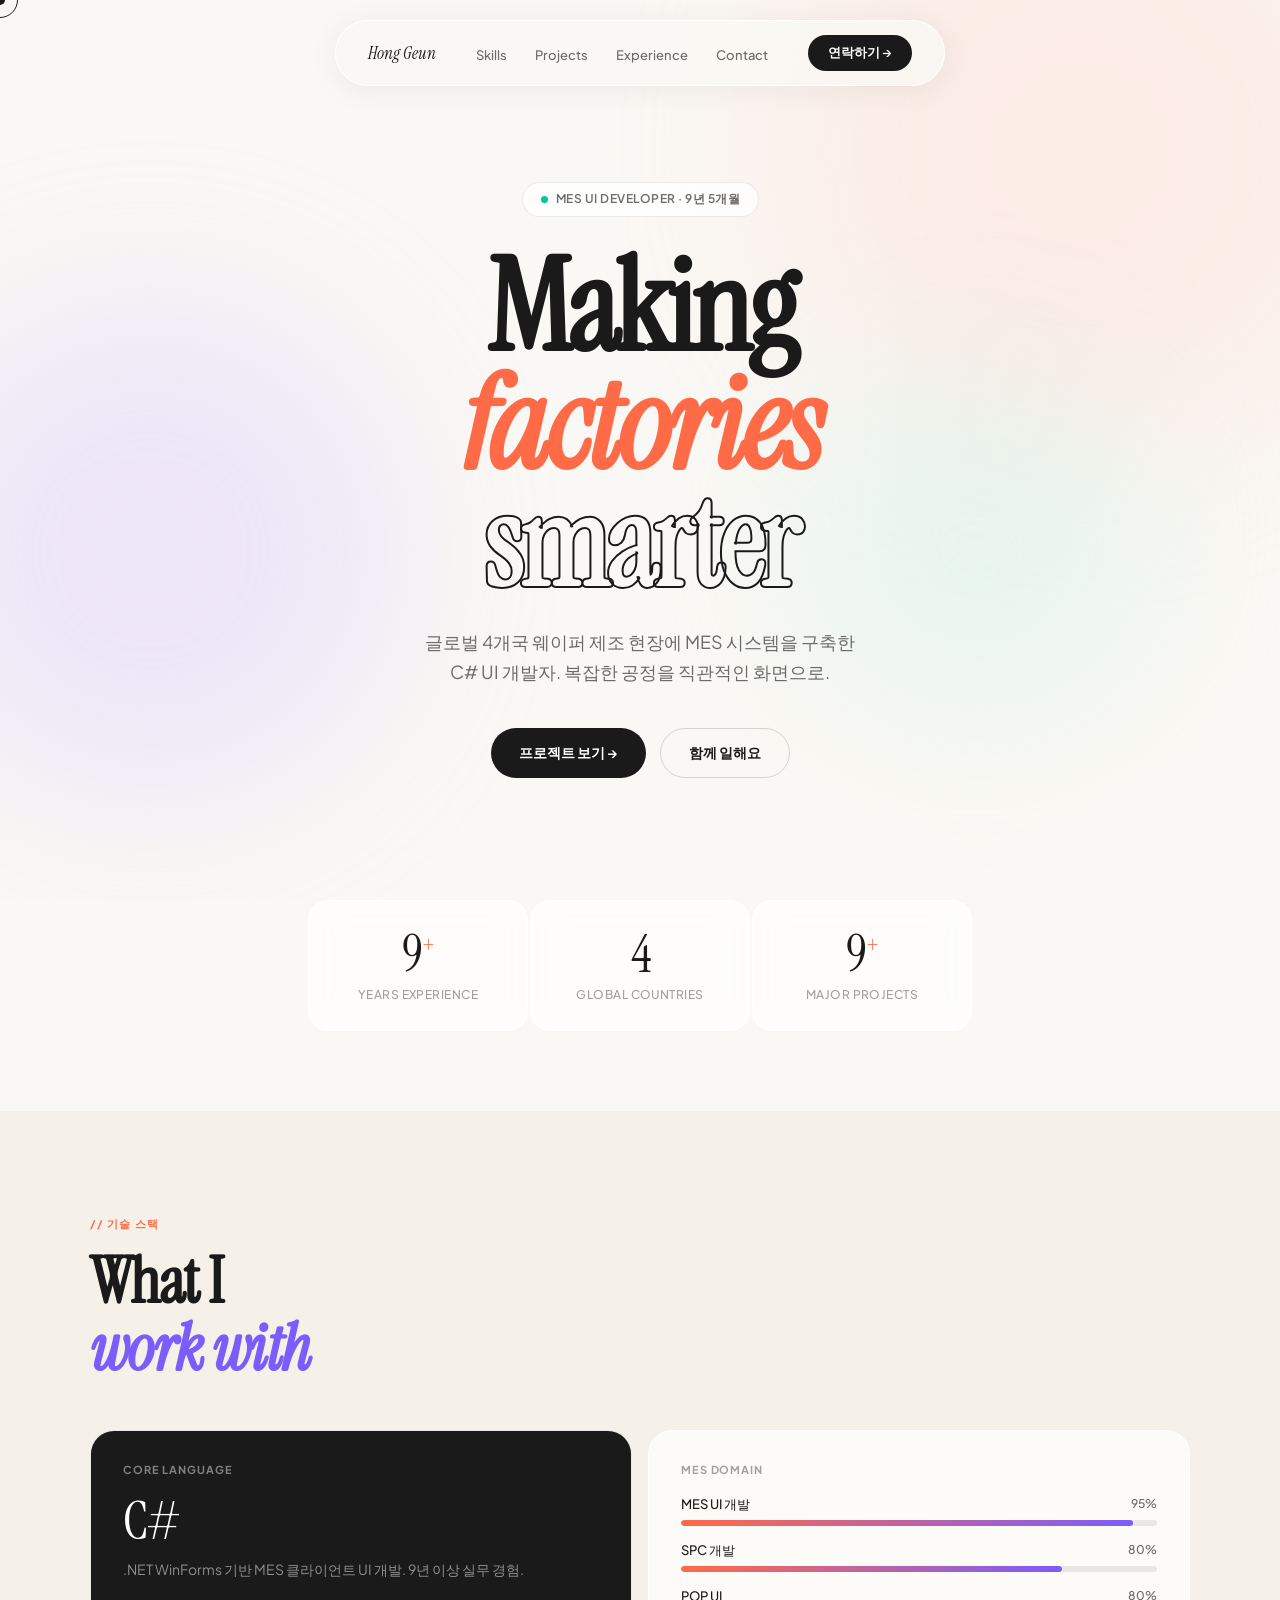
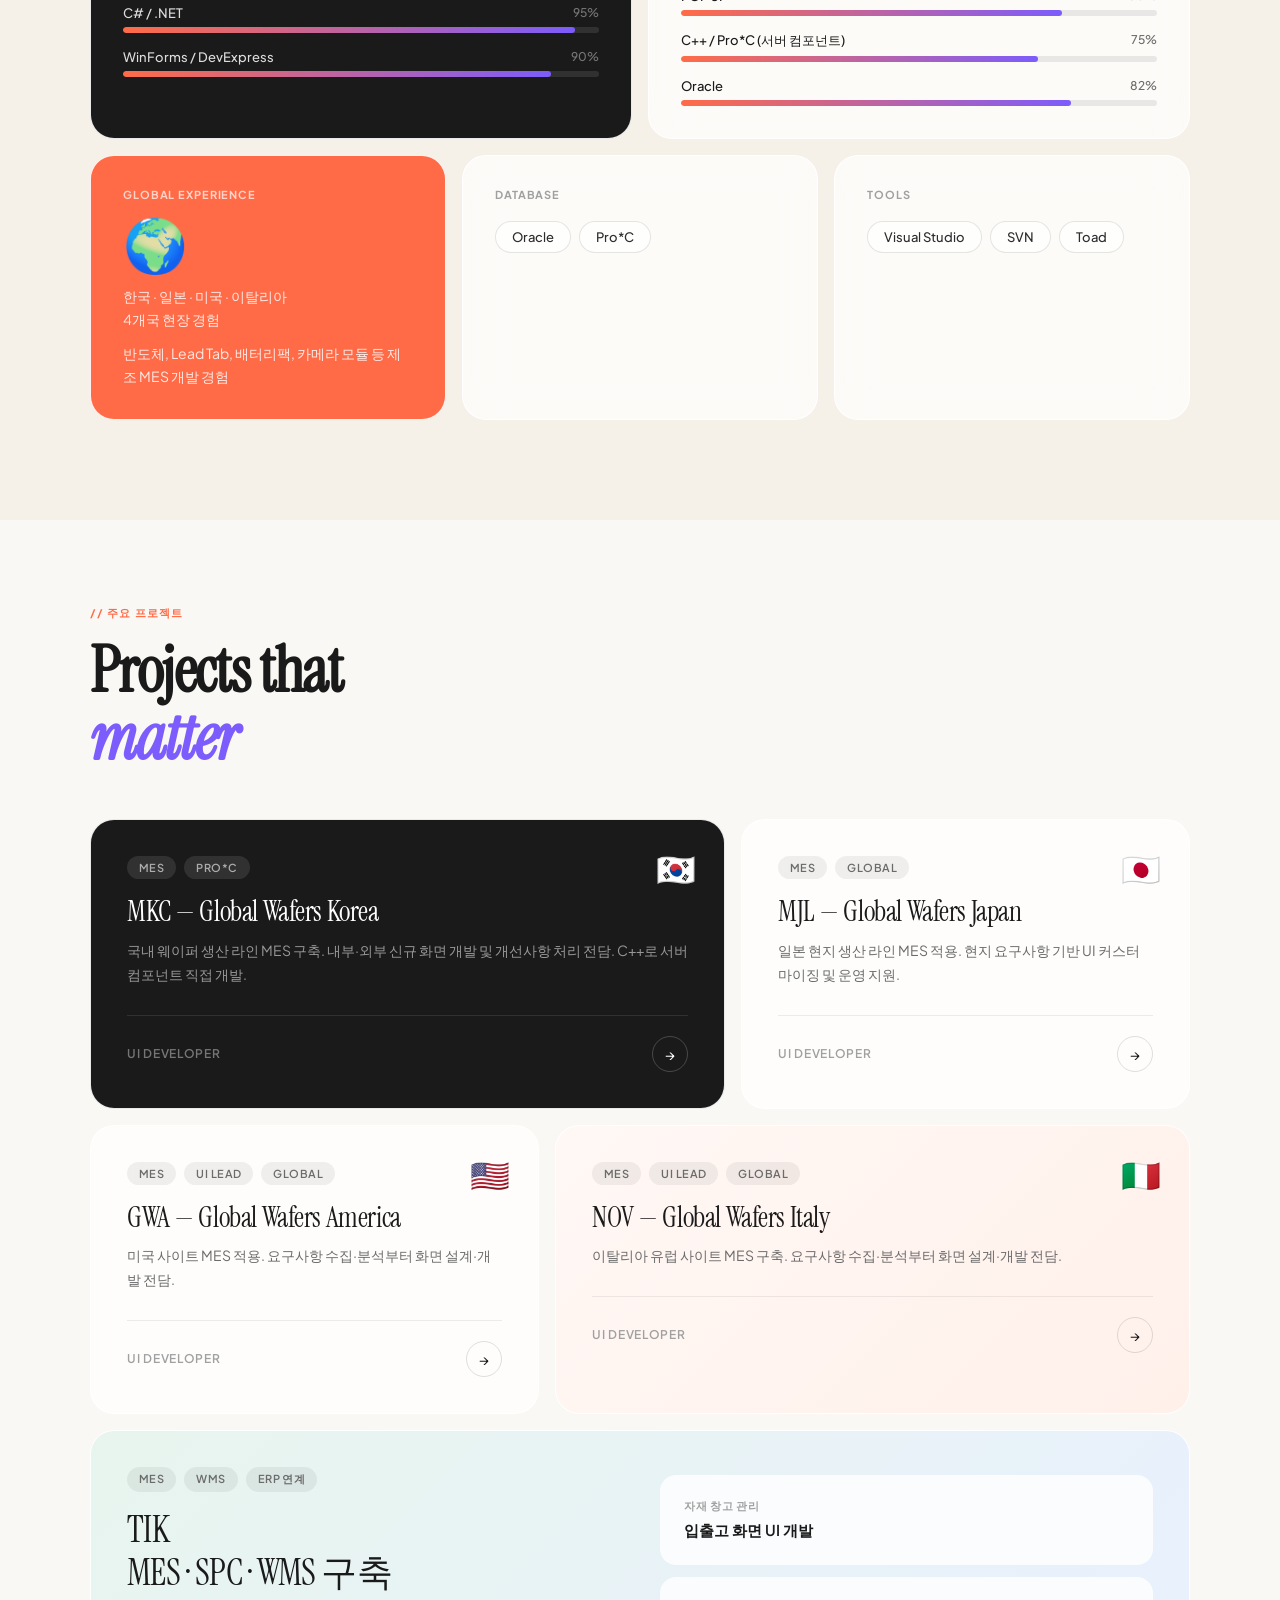
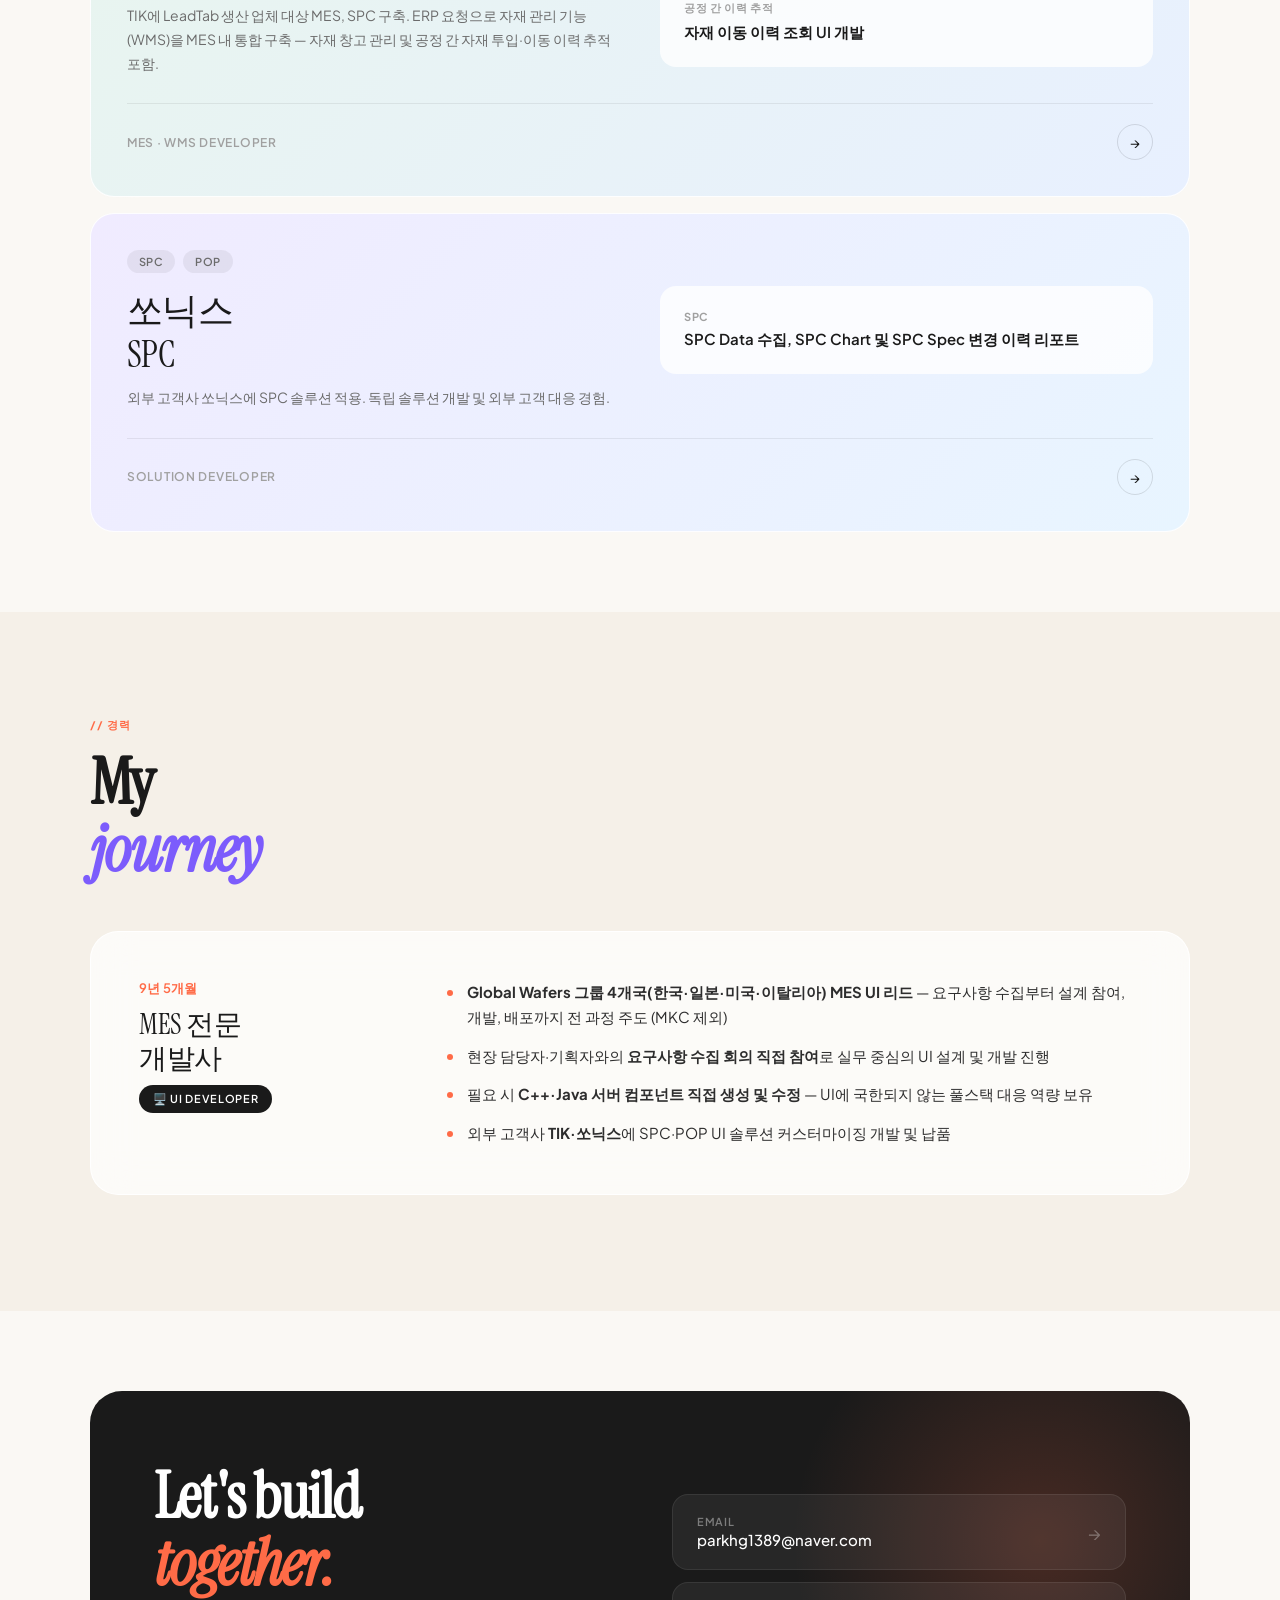
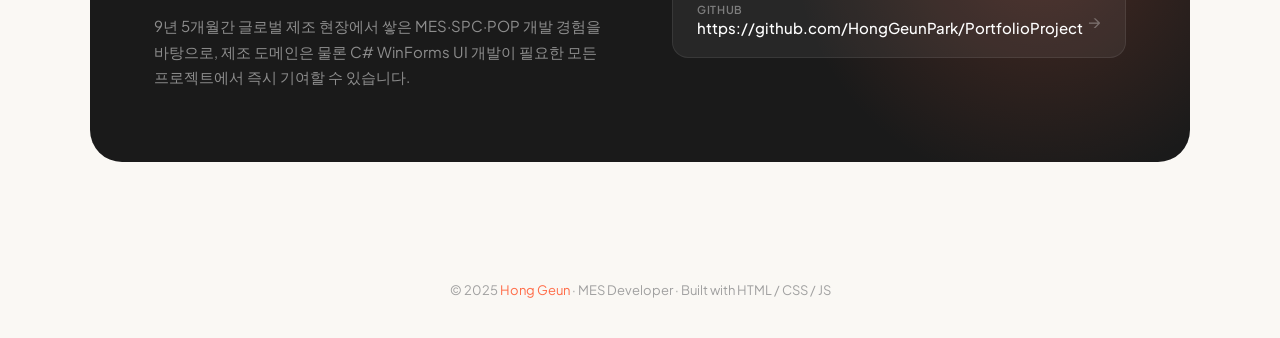
==== commit 5bee0e45: "Update index.html" ====
--- a/index.html
+++ b/index.html
@@ -104,7 +104,7 @@
           <div class="sbl-track"><div class="sbl-fill" data-w="95"></div></div>
         </div>
         <div class="sbl-item">
-          <div class="sbl-row"><span>SPC</span><span class="sbl-pct">80%</span></div>
+          <div class="sbl-row"><span>SPC 개발</span><span class="sbl-pct">80%</span></div>
           <div class="sbl-track"><div class="sbl-fill" data-w="80"></div></div>
         </div>
         <div class="sbl-item">
@@ -116,7 +116,7 @@
           <div class="sbl-track"><div class="sbl-fill" data-w="75"></div></div>
         </div>
         <div class="sbl-item">
-          <div class="sbl-row"><span>Oracle / SQL</span><span class="sbl-pct">82%</span></div>
+          <div class="sbl-row"><span>Oracle</span><span class="sbl-pct">82%</span></div>
           <div class="sbl-track"><div class="sbl-fill" data-w="82"></div></div>
         </div>
       </div>
